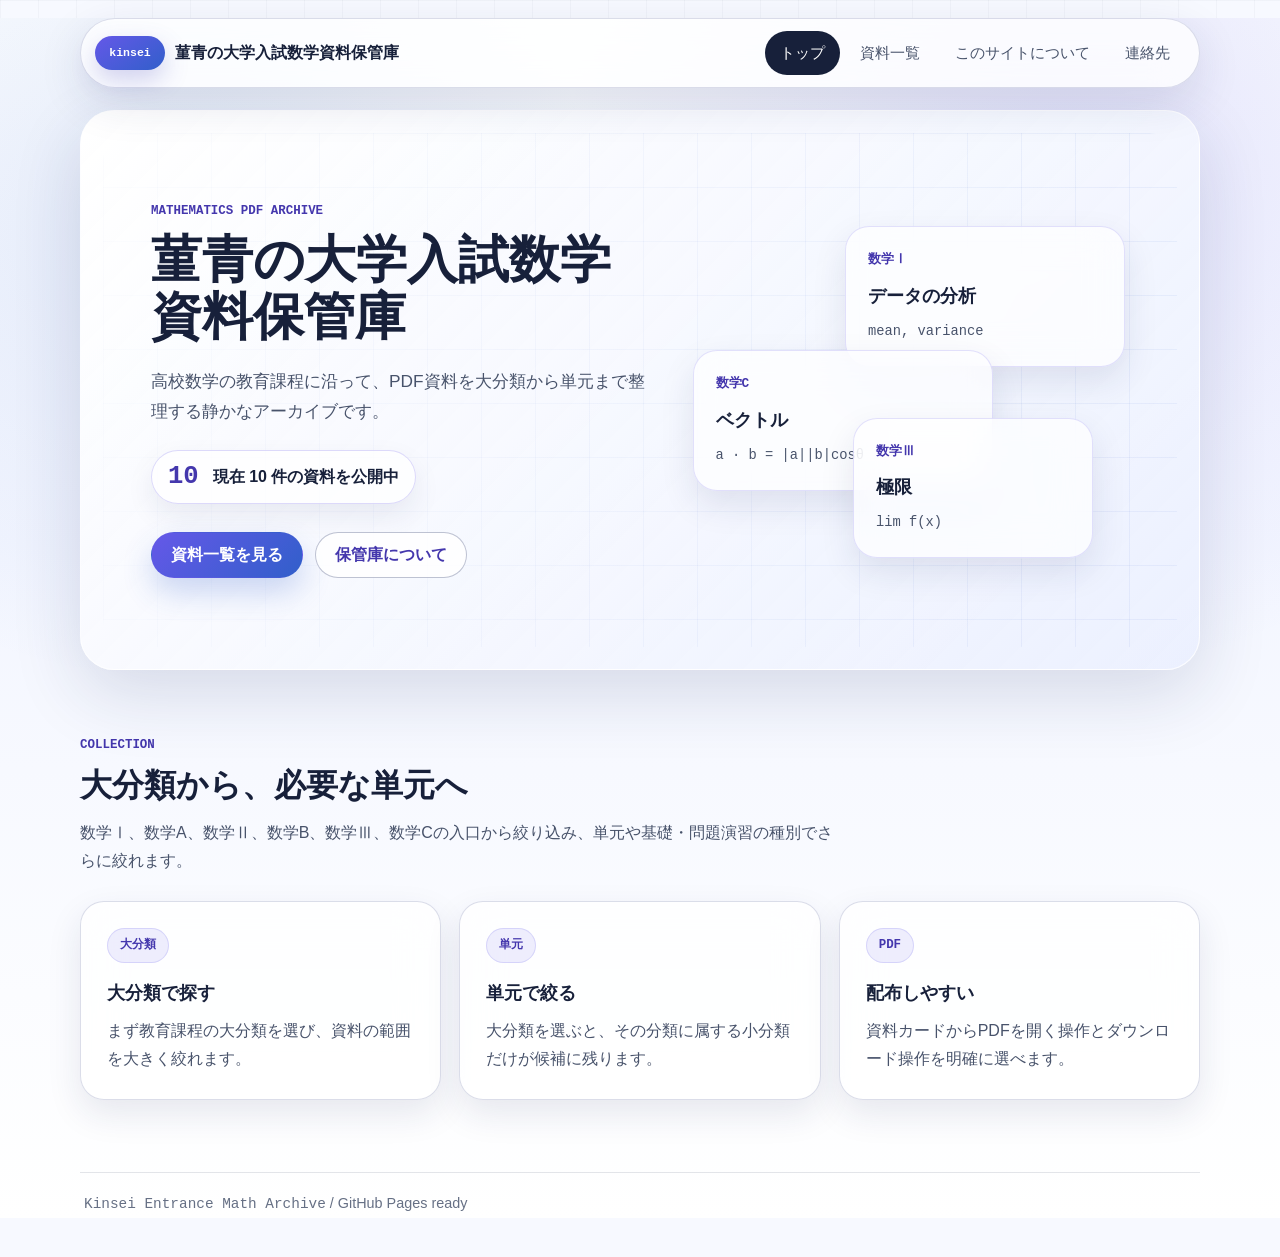
==== index.html @ 8d316733 "Initial GitHub Pages site" ====
<!doctype html>
<html lang="ja">
  <head>
    <meta charset="utf-8">
    <meta name="viewport" content="width=device-width, initial-scale=1">
    <title>菫青の大学入試数学資料保管庫</title>
    <meta name="description" content="大学入試数学のPDF資料を整理して公開する静かな資料保管庫です。">
    <link rel="stylesheet" href="./css/style.css">
    <script src="./js/materials.js" defer></script>
  </head>
  <body>
    <a class="skip-link" href="#main">本文へ移動</a>
    <header class="site-header">
      <a class="brand" href="./index.html" aria-label="菫青の大学入試数学資料保管庫 ホーム">
        <span class="brand-mark" aria-hidden="true">kinsei</span>
        <span class="brand-text">菫青の大学入試数学資料保管庫</span>
      </a>
      <nav class="site-nav" aria-label="主要ナビゲーション">
        <a class="is-active" href="./index.html">トップ</a>
        <a href="./materials.html">資料一覧</a>
        <a href="./about.html">このサイトについて</a>
        <a href="./contact.html">連絡先</a>
      </nav>
    </header>

    <main id="main">
      <section class="hero hero-home">
        <div class="hero-content">
          <p class="eyebrow">Mathematics PDF Archive</p>
          <h1>菫青の大学入試数学<span class="nowrap">資料保管庫</span></h1>
          <p class="hero-lead">
            高校数学の教育課程に沿って、PDF資料を大分類から単元まで整理する静かなアーカイブです。
          </p>
          <div class="hero-stat" aria-live="polite">
            <span class="hero-stat-number" id="homeMaterialCount">--</span>
            <span class="hero-stat-label" id="homeMaterialCountLabel">資料数を読み込み中</span>
          </div>
          <div class="hero-actions" aria-label="主要アクション">
            <a class="button primary" href="./materials.html">資料一覧を見る</a>
            <a class="button secondary" href="./about.html">保管庫について</a>
          </div>
        </div>
        <div class="hero-visual" aria-hidden="true">
          <div class="formula-panel panel-main">
            <span>数学Ⅰ</span>
            <strong>データの分析</strong>
            <code>mean, variance</code>
          </div>
          <div class="formula-panel panel-sub">
            <span>数学C</span>
            <strong>ベクトル</strong>
            <code>a · b = |a||b|cosθ</code>
          </div>
          <div class="formula-panel panel-line">
            <span>数学Ⅲ</span>
            <strong>極限</strong>
            <code>lim f(x)</code>
          </div>
        </div>
      </section>

      <section class="section">
        <div class="section-header">
          <p class="eyebrow">Collection</p>
          <h2>大分類から、必要な単元へ</h2>
          <p>
            数学Ⅰ、数学A、数学Ⅱ、数学B、数学Ⅲ、数学Cの入口から絞り込み、単元や基礎・問題演習の種別でさらに絞れます。
          </p>
        </div>
        <div class="feature-grid">
          <article class="feature-card">
            <span class="feature-icon" aria-hidden="true">大分類</span>
            <h3>大分類で探す</h3>
            <p>まず教育課程の大分類を選び、資料の範囲を大きく絞れます。</p>
          </article>
          <article class="feature-card">
            <span class="feature-icon" aria-hidden="true">単元</span>
            <h3>単元で絞る</h3>
            <p>大分類を選ぶと、その分類に属する小分類だけが候補に残ります。</p>
          </article>
          <article class="feature-card">
            <span class="feature-icon" aria-hidden="true">PDF</span>
            <h3>配布しやすい</h3>
            <p>資料カードからPDFを開く操作とダウンロード操作を明確に選べます。</p>
          </article>
        </div>
      </section>

    </main>

    <footer class="site-footer">
      <p><span class="mono">Kinsei Entrance Math Archive</span> / GitHub Pages ready</p>
    </footer>
  </body>
</html>
---- css/style.css ----
:root {
  --bg: #f7f9ff;
  --bg-quiet: #eef2fb;
  --surface: rgba(255, 255, 255, 0.76);
  --surface-strong: rgba(255, 255, 255, 0.94);
  --ink: #111827;
  --navy: #17203a;
  --muted: #667085;
  --muted-strong: #48536b;
  --line: rgba(91, 103, 153, 0.22);
  --line-strong: rgba(77, 87, 130, 0.36);
  --violet: #6558e8;
  --violet-deep: #4437ad;
  --indigo: #315fca;
  --teal: #147d86;
  --shadow: 0 24px 70px rgba(30, 41, 91, 0.14);
  --shadow-soft: 0 14px 34px rgba(30, 41, 91, 0.1);
  --radius-xl: 34px;
  --radius-lg: 24px;
  --radius-md: 16px;
  --radius-sm: 12px;
  --max-width: 1120px;
  --font-sans: "Helvetica Neue", Helvetica, Arial, Roboto, "Hiragino Sans", "Hiragino Kaku Gothic ProN", "Yu Gothic", "YuGothic", Meiryo, sans-serif;
  --font-mono: "SF Mono", "Menlo", "Monaco", "Consolas", monospace;
}

* {
  box-sizing: border-box;
}

html {
  min-height: 100%;
  background: var(--bg);
}

body {
  min-height: 100%;
  margin: 0;
  color: var(--ink);
  font-family: var(--font-sans);
  line-height: 1.75;
  letter-spacing: 0;
  background:
    radial-gradient(circle at 84% 12%, rgba(101, 88, 232, 0.14), transparent 34%),
    radial-gradient(circle at 12% 18%, rgba(49, 95, 202, 0.1), transparent 30%),
    linear-gradient(180deg, #fbfdff 0%, #f3f6ff 44%, #ffffff 100%);
}

body::before {
  position: fixed;
  inset: 0;
  z-index: -2;
  pointer-events: none;
  content: "";
  background-image:
    linear-gradient(rgba(23, 32, 58, 0.04) 1px, transparent 1px),
    linear-gradient(90deg, rgba(23, 32, 58, 0.04) 1px, transparent 1px);
  background-size: 38px 38px;
  mask-image: linear-gradient(180deg, rgba(0, 0, 0, 0.8), transparent 78%);
}

a,
button,
select,
summary,
.button,
.filter-button {
  cursor: pointer;
}

input[type="search"] {
  cursor: text;
}

a {
  color: inherit;
}

img {
  display: block;
  max-width: 100%;
}

.skip-link {
  position: fixed;
  top: 12px;
  left: 12px;
  z-index: 100;
  padding: 10px 14px;
  color: #ffffff;
  text-decoration: none;
  background: var(--violet-deep);
  border-radius: 999px;
  transform: translateY(-140%);
}

.skip-link:focus-visible {
  transform: translateY(0);
}

:focus-visible {
  outline: 3px solid rgba(101, 88, 232, 0.42);
  outline-offset: 3px;
}

.site-header {
  position: sticky;
  top: 0;
  z-index: 20;
  display: flex;
  align-items: center;
  justify-content: space-between;
  gap: 22px;
  width: min(calc(100% - 32px), var(--max-width));
  margin: 18px auto 0;
  padding: 12px 14px;
  background: rgba(255, 255, 255, 0.78);
  border: 1px solid var(--line);
  border-radius: 999px;
  box-shadow: 0 14px 46px rgba(30, 41, 91, 0.12);
  backdrop-filter: blur(22px) saturate(150%);
}

.brand {
  display: inline-flex;
  align-items: center;
  min-width: 0;
  gap: 10px;
  color: var(--navy);
  text-decoration: none;
  font-weight: 800;
}

.brand:hover .brand-text {
  color: var(--violet-deep);
}

.brand-mark {
  display: grid;
  flex: 0 0 70px;
  width: 70px;
  height: 34px;
  place-items: center;
  color: #ffffff;
  font-family: var(--font-mono);
  font-size: 0.72rem;
  background: linear-gradient(145deg, var(--violet), var(--indigo));
  border-radius: 999px;
  box-shadow: 0 10px 24px rgba(86, 80, 191, 0.26);
  letter-spacing: 0;
  text-transform: lowercase;
}

.brand-text {
  overflow: hidden;
  text-overflow: ellipsis;
  white-space: nowrap;
  transition: color 160ms ease;
}

.site-nav {
  display: flex;
  align-items: center;
  justify-content: flex-end;
  gap: 5px;
  font-size: 0.94rem;
  white-space: nowrap;
}

.site-nav a {
  min-height: 40px;
  padding: 8px 14px;
  color: var(--muted-strong);
  text-decoration: none;
  border: 1px solid transparent;
  border-radius: 999px;
  transition: background 160ms ease, color 160ms ease, border-color 160ms ease, box-shadow 160ms ease;
}

.site-nav a:hover,
.site-nav a:focus-visible {
  color: var(--violet-deep);
  background: rgba(101, 88, 232, 0.1);
  border-color: rgba(101, 88, 232, 0.18);
  box-shadow: 0 8px 20px rgba(101, 88, 232, 0.12);
}

.site-nav a.is-active {
  color: #ffffff;
  background: var(--navy);
  border-color: rgba(23, 32, 58, 0.08);
}

main {
  width: 100%;
}

h1,
h2,
h3,
p {
  margin-top: 0;
}

h1 {
  margin-bottom: 20px;
  color: var(--navy);
  font-size: 3.2rem;
  line-height: 1.12;
}

h2 {
  margin-bottom: 12px;
  color: var(--navy);
  font-size: 2rem;
  line-height: 1.3;
}

h3 {
  margin-bottom: 10px;
  color: var(--navy);
  font-size: 1.12rem;
  line-height: 1.45;
}

.nowrap {
  white-space: nowrap;
}

.eyebrow,
.filter-kicker {
  margin: 0 0 10px;
  color: var(--violet-deep);
  font-family: var(--font-mono);
  font-size: 0.78rem;
  font-weight: 800;
  line-height: 1.5;
  text-transform: uppercase;
}

.hero {
  position: relative;
  display: grid;
  grid-template-columns: minmax(0, 1fr) minmax(360px, 0.86fr);
  gap: 34px;
  width: min(calc(100% - 32px), var(--max-width));
  min-height: 560px;
  margin: 22px auto 66px;
  overflow: hidden;
  padding: 70px;
  background:
    linear-gradient(135deg, rgba(255, 255, 255, 0.9), rgba(235, 240, 255, 0.72)),
    linear-gradient(145deg, #ffffff, #eef2ff);
  border: 1px solid rgba(255, 255, 255, 0.82);
  border-radius: var(--radius-xl);
  box-shadow: var(--shadow);
}

.hero::before {
  position: absolute;
  inset: 22px;
  pointer-events: none;
  content: "";
  background:
    linear-gradient(90deg, rgba(49, 95, 202, 0.08) 1px, transparent 1px),
    linear-gradient(rgba(49, 95, 202, 0.08) 1px, transparent 1px);
  background-size: 54px 54px;
  border-radius: 28px;
  mask-image: linear-gradient(90deg, rgba(0, 0, 0, 0.2), rgba(0, 0, 0, 0.82));
}

.hero-content,
.hero-visual {
  position: relative;
  z-index: 1;
}

.hero-content {
  align-self: center;
}

.hero-lead {
  max-width: 620px;
  margin-bottom: 24px;
  color: var(--muted-strong);
  font-size: 1.08rem;
}

.hero-stat {
  display: inline-flex;
  align-items: center;
  gap: 14px;
  margin-bottom: 28px;
  padding: 12px 16px;
  background: rgba(255, 255, 255, 0.74);
  border: 1px solid rgba(101, 88, 232, 0.22);
  border-radius: 999px;
  box-shadow: 0 12px 28px rgba(30, 41, 91, 0.08);
}

.hero-stat-number {
  color: var(--violet-deep);
  font-family: var(--font-mono);
  font-size: 1.6rem;
  font-weight: 900;
  line-height: 1;
}

.hero-stat-label {
  color: var(--navy);
  font-weight: 800;
}

.hero-actions,
.card-actions {
  display: flex;
  flex-wrap: wrap;
  gap: 12px;
}

.hero-visual {
  align-self: center;
  min-height: 380px;
}

.formula-panel {
  position: absolute;
  display: flex;
  flex-direction: column;
  gap: 8px;
  padding: 22px;
  color: var(--navy);
  background: rgba(255, 255, 255, 0.72);
  border: 1px solid rgba(101, 88, 232, 0.18);
  border-radius: 24px;
  box-shadow: var(--shadow-soft);
  backdrop-filter: blur(18px) saturate(140%);
}

.formula-panel span {
  color: var(--violet-deep);
  font-family: var(--font-mono);
  font-size: 0.8rem;
  font-weight: 900;
}

.formula-panel strong {
  font-size: 1.15rem;
}

.formula-panel code {
  color: var(--muted-strong);
  font-family: var(--font-mono);
  font-size: 0.86rem;
  overflow-wrap: anywhere;
  white-space: normal;
}

.panel-main {
  top: 26px;
  right: 4px;
  width: 280px;
}

.panel-sub {
  top: 150px;
  left: 0;
  width: 300px;
}

.panel-line {
  right: 36px;
  bottom: 22px;
  width: 240px;
}

.button {
  display: inline-flex;
  align-items: center;
  justify-content: center;
  min-height: 46px;
  padding: 11px 19px;
  font-weight: 800;
  line-height: 1.3;
  text-decoration: none;
  border: 1px solid transparent;
  border-radius: 999px;
  box-shadow: 0 0 0 rgba(0, 0, 0, 0);
  transition: transform 140ms ease, background 160ms ease, color 160ms ease, border-color 160ms ease, box-shadow 160ms ease;
}

.button.primary {
  color: #ffffff;
  background: linear-gradient(135deg, var(--violet), var(--indigo));
  box-shadow: 0 14px 30px rgba(49, 95, 202, 0.24);
}

.button.secondary {
  color: var(--violet-deep);
  background: rgba(255, 255, 255, 0.82);
  border-color: var(--line-strong);
}

.button.ghost {
  width: 100%;
  color: var(--violet-deep);
  background: rgba(101, 88, 232, 0.09);
  border-color: rgba(101, 88, 232, 0.22);
}

.button.small {
  min-height: 40px;
  padding: 9px 15px;
  font-size: 0.92rem;
}

.button:hover,
.button:focus-visible {
  transform: translateY(-1px);
  box-shadow: 0 16px 30px rgba(49, 95, 202, 0.18);
}

.button.secondary:hover,
.button.ghost:hover {
  color: #ffffff;
  background: var(--navy);
  border-color: var(--navy);
}

.button:active,
.filter-button:active,
.site-nav a:active {
  transform: translateY(1px);
}

.section,
.page-hero,
.materials-layout,
.article-layout,
.contact-grid {
  width: min(calc(100% - 32px), var(--max-width));
  margin: 0 auto 72px;
}

.section-header {
  max-width: 760px;
  margin-bottom: 26px;
}

.section-header p:not(.eyebrow),
.page-hero p,
.text-panel p,
.contact-card p,
.feature-card p,
.process-grid p,
.material-card p {
  color: var(--muted-strong);
}

.feature-grid,
.contact-grid,
.process-grid {
  display: grid;
  gap: 18px;
}

.feature-grid {
  grid-template-columns: repeat(3, 1fr);
}

.feature-card,
.contact-card,
.text-panel,
.filter-panel,
.list-panel,
.material-card,
.process-grid > div {
  background: var(--surface);
  border: 1px solid var(--line);
  box-shadow: var(--shadow-soft);
  backdrop-filter: blur(20px) saturate(145%);
}

.feature-card,
.contact-card,
.text-panel,
.process-grid > div {
  padding: 26px;
  border-radius: var(--radius-lg);
}

.feature-card p,
.contact-card p,
.text-panel p,
.material-card p,
.process-grid p {
  margin-bottom: 0;
}

.feature-icon {
  display: inline-flex;
  min-height: 34px;
  width: auto;
  margin-bottom: 18px;
  align-items: center;
  justify-content: center;
  padding: 6px 12px;
  color: var(--violet-deep);
  font-family: var(--font-mono);
  font-size: 0.78rem;
  font-weight: 900;
  background: rgba(101, 88, 232, 0.1);
  border: 1px solid rgba(101, 88, 232, 0.18);
  border-radius: 999px;
  cursor: default;
}

.muted-section {
  padding: 34px;
  background: rgba(255, 255, 255, 0.46);
  border: 1px solid rgba(255, 255, 255, 0.78);
  border-radius: var(--radius-xl);
}

.process-grid {
  grid-template-columns: repeat(3, 1fr);
}

.process-number {
  display: block;
  margin-bottom: 12px;
  color: var(--violet-deep);
  font-family: var(--font-mono);
  font-weight: 900;
}

.page-hero {
  padding: 72px 0 16px;
}

.page-hero h1 {
  margin-bottom: 14px;
  font-size: 2.9rem;
}

.page-hero p {
  max-width: 760px;
  margin-bottom: 0;
}

.materials-layout {
  display: grid;
  grid-template-columns: 330px minmax(0, 1fr);
  gap: 20px;
  align-items: start;
}

.filter-panel,
.list-panel {
  border-radius: var(--radius-xl);
}

.filter-panel {
  position: sticky;
  top: 96px;
  padding: 24px;
}

.field-group {
  margin-bottom: 22px;
}

label,
.control-label {
  display: block;
  margin: 0 0 9px;
  color: var(--muted-strong);
  font-size: 0.9rem;
  font-weight: 800;
}

input,
select {
  width: 100%;
  min-height: 48px;
  padding: 11px 14px;
  color: var(--ink);
  font: inherit;
  background: rgba(255, 255, 255, 0.92);
  border: 1px solid var(--line-strong);
  border-radius: 14px;
  transition: border-color 160ms ease, box-shadow 160ms ease, background 160ms ease;
}

input:hover,
select:hover {
  border-color: rgba(101, 88, 232, 0.5);
  background: #ffffff;
}

input:focus-visible,
select:focus-visible {
  border-color: rgba(101, 88, 232, 0.72);
  box-shadow: 0 0 0 4px rgba(101, 88, 232, 0.12);
}

.filter-buttons {
  display: flex;
  flex-wrap: wrap;
  gap: 9px;
}

.filter-buttons.compact .filter-button {
  flex: 1 1 120px;
}

.filter-button {
  display: inline-flex;
  align-items: center;
  justify-content: center;
  gap: 8px;
  min-height: 40px;
  padding: 8px 12px;
  color: var(--muted-strong);
  font: inherit;
  font-size: 0.9rem;
  font-weight: 800;
  line-height: 1.25;
  background: rgba(255, 255, 255, 0.78);
  border: 1px solid rgba(77, 87, 130, 0.22);
  border-radius: 999px;
  transition: transform 140ms ease, background 160ms ease, color 160ms ease, border-color 160ms ease, box-shadow 160ms ease;
}

.filter-button span {
  display: inline-grid;
  min-width: 22px;
  height: 22px;
  place-items: center;
  color: var(--violet-deep);
  font-family: var(--font-mono);
  font-size: 0.72rem;
  background: rgba(101, 88, 232, 0.1);
  border-radius: 999px;
}

.filter-button:hover,
.filter-button:focus-visible {
  color: var(--violet-deep);
  background: #ffffff;
  border-color: rgba(101, 88, 232, 0.42);
  box-shadow: 0 10px 22px rgba(49, 95, 202, 0.12);
}

.filter-button.is-selected {
  color: #ffffff;
  background: var(--navy);
  border-color: var(--navy);
  box-shadow: 0 12px 24px rgba(23, 32, 58, 0.18);
}

.filter-button.is-selected span {
  color: var(--navy);
  background: #ffffff;
}

.list-panel {
  padding: 26px;
}

.list-toolbar {
  display: flex;
  align-items: center;
  justify-content: space-between;
  gap: 18px;
  margin-bottom: 20px;
  padding-bottom: 18px;
  border-bottom: 1px solid var(--line);
}

.list-toolbar h2,
.list-toolbar p {
  margin-bottom: 0;
}

.material-count {
  flex: 0 0 auto;
  padding: 9px 13px;
  color: var(--violet-deep);
  font-family: var(--font-mono);
  font-size: 0.88rem;
  font-weight: 900;
  background: rgba(101, 88, 232, 0.09);
  border: 1px solid rgba(101, 88, 232, 0.2);
  border-radius: 999px;
  cursor: default;
}

.materials-grid {
  display: grid;
  grid-template-columns: repeat(2, minmax(0, 1fr));
  gap: 16px;
}

.material-card {
  display: flex;
  flex-direction: column;
  min-height: 340px;
  padding: 22px;
  border-radius: var(--radius-lg);
}

.material-topline {
  display: flex;
  align-items: flex-start;
  justify-content: space-between;
  gap: 12px;
  margin-bottom: 16px;
}

.material-topline time {
  flex: 0 0 auto;
  color: var(--muted);
  font-family: var(--font-mono);
  font-size: 0.78rem;
  white-space: nowrap;
  cursor: default;
}

.material-card h3 {
  margin-bottom: 10px;
  font-size: 1.18rem;
}

.material-card .card-actions {
  display: grid;
  grid-template-columns: repeat(2, minmax(0, 1fr));
  margin: 18px 0 14px;
}

.material-button {
  min-height: 48px;
  padding: 12px 16px;
  font-size: 1rem;
}

.classification-grid {
  display: grid;
  grid-template-columns: minmax(0, 1.2fr) minmax(0, 0.8fr);
  gap: 10px;
  margin: 6px 0 10px;
}

.meta-label {
  display: block;
  margin-bottom: 5px;
  color: var(--muted);
  font-family: var(--font-mono);
  font-size: 0.66rem;
  font-weight: 900;
  text-transform: uppercase;
  cursor: default;
}

.pill-row,
.tag-list {
  display: flex;
  flex-wrap: wrap;
  gap: 6px;
}

.course-pill,
.unit-pill,
.type-pill,
.tag-pill {
  display: inline-flex;
  align-items: center;
  min-height: 24px;
  padding: 3px 8px;
  font-size: 0.74rem;
  font-weight: 800;
  line-height: 1.35;
  border-radius: 999px;
  cursor: default;
}

.course-pill {
  color: #ffffff;
  background: var(--violet-deep);
}

.unit-pill {
  color: var(--navy);
  background: rgba(49, 95, 202, 0.08);
  border: 1px solid rgba(49, 95, 202, 0.18);
}

.type-pill {
  color: var(--teal);
  background: rgba(20, 125, 134, 0.08);
  border: 1px solid rgba(20, 125, 134, 0.18);
}

.tag-pill {
  color: var(--muted-strong);
  background: rgba(255, 255, 255, 0.72);
  border: 1px solid rgba(77, 87, 130, 0.16);
}

.tag-list {
  margin-top: 4px;
  margin-bottom: 0;
}

.mono {
  font-family: var(--font-mono);
}

.empty-message {
  margin: 20px 0 0;
  padding: 24px;
  color: var(--muted-strong);
  text-align: center;
  background: rgba(255, 255, 255, 0.72);
  border: 1px dashed var(--line-strong);
  border-radius: var(--radius-lg);
}

.article-layout {
  display: grid;
  grid-template-columns: minmax(0, 1.15fr) minmax(280px, 0.85fr);
  gap: 18px;
}

.text-panel h2,
.contact-card h2 {
  font-size: 1.35rem;
}

.accent-panel {
  background:
    linear-gradient(145deg, rgba(255, 255, 255, 0.9), rgba(238, 242, 255, 0.78));
}

.contact-grid {
  grid-template-columns: repeat(2, minmax(0, 1fr));
}

.contact-link {
  display: inline-flex;
  max-width: 100%;
  margin-top: 18px;
  overflow-wrap: anywhere;
  color: var(--violet-deep);
  font-weight: 900;
  text-decoration-thickness: 2px;
  text-underline-offset: 4px;
}

.contact-link:hover,
.contact-link:focus-visible {
  color: var(--indigo);
}

.site-footer {
  width: min(calc(100% - 32px), var(--max-width));
  margin: 32px auto 40px;
  padding: 18px 4px 0;
  color: var(--muted);
  font-size: 0.9rem;
  border-top: 1px solid rgba(102, 112, 133, 0.18);
}

.site-footer p {
  margin-bottom: 0;
}

@media (max-width: 980px) {
  .site-header {
    align-items: flex-start;
    border-radius: 28px;
    flex-direction: column;
  }

  .site-nav {
    width: 100%;
    justify-content: flex-start;
    overflow-x: auto;
    padding-bottom: 2px;
  }

  .hero,
  .feature-grid,
  .process-grid,
  .materials-layout,
  .article-layout,
  .contact-grid {
    grid-template-columns: 1fr;
  }

  .hero {
    padding: 46px;
  }

  .hero-visual {
    min-height: 330px;
  }

  .filter-panel {
    position: static;
  }

  .materials-grid {
    grid-template-columns: 1fr;
  }
}

@media (max-width: 620px) {
  body {
    line-height: 1.7;
  }

  .site-header,
  .hero,
  .section,
  .page-hero,
  .materials-layout,
  .article-layout,
  .contact-grid {
    width: min(calc(100% - 22px), var(--max-width));
  }

  .site-header {
    margin-top: 12px;
    padding: 11px;
  }

  .brand-text {
    max-width: 230px;
  }

  .site-nav {
    font-size: 0.86rem;
    flex-wrap: wrap;
    white-space: normal;
  }

  .site-nav a {
    min-height: 38px;
    padding: 7px 10px;
  }

  .hero {
    min-height: auto;
    margin-bottom: 54px;
    padding: 34px 24px;
    border-radius: 28px;
  }

  .hero::before {
    inset: 12px;
  }

  .hero-visual {
    min-height: 420px;
  }

  .formula-panel {
    position: relative;
    inset: auto;
    width: 100%;
    margin-bottom: 12px;
  }

  h1,
  .page-hero h1 {
    font-size: 2.2rem;
  }

  h2 {
    font-size: 1.55rem;
  }

  .hero-stat {
    align-items: flex-start;
    flex-direction: column;
    border-radius: 18px;
  }

  .hero-actions,
  .card-actions,
  .list-toolbar,
  .material-topline {
    align-items: stretch;
    flex-direction: column;
  }

  .button {
    width: 100%;
  }

  .feature-card,
  .contact-card,
  .text-panel,
  .list-panel,
  .filter-panel,
  .material-card,
  .muted-section,
  .process-grid > div {
    padding: 20px;
  }

  .filter-button {
    min-height: 42px;
  }
}
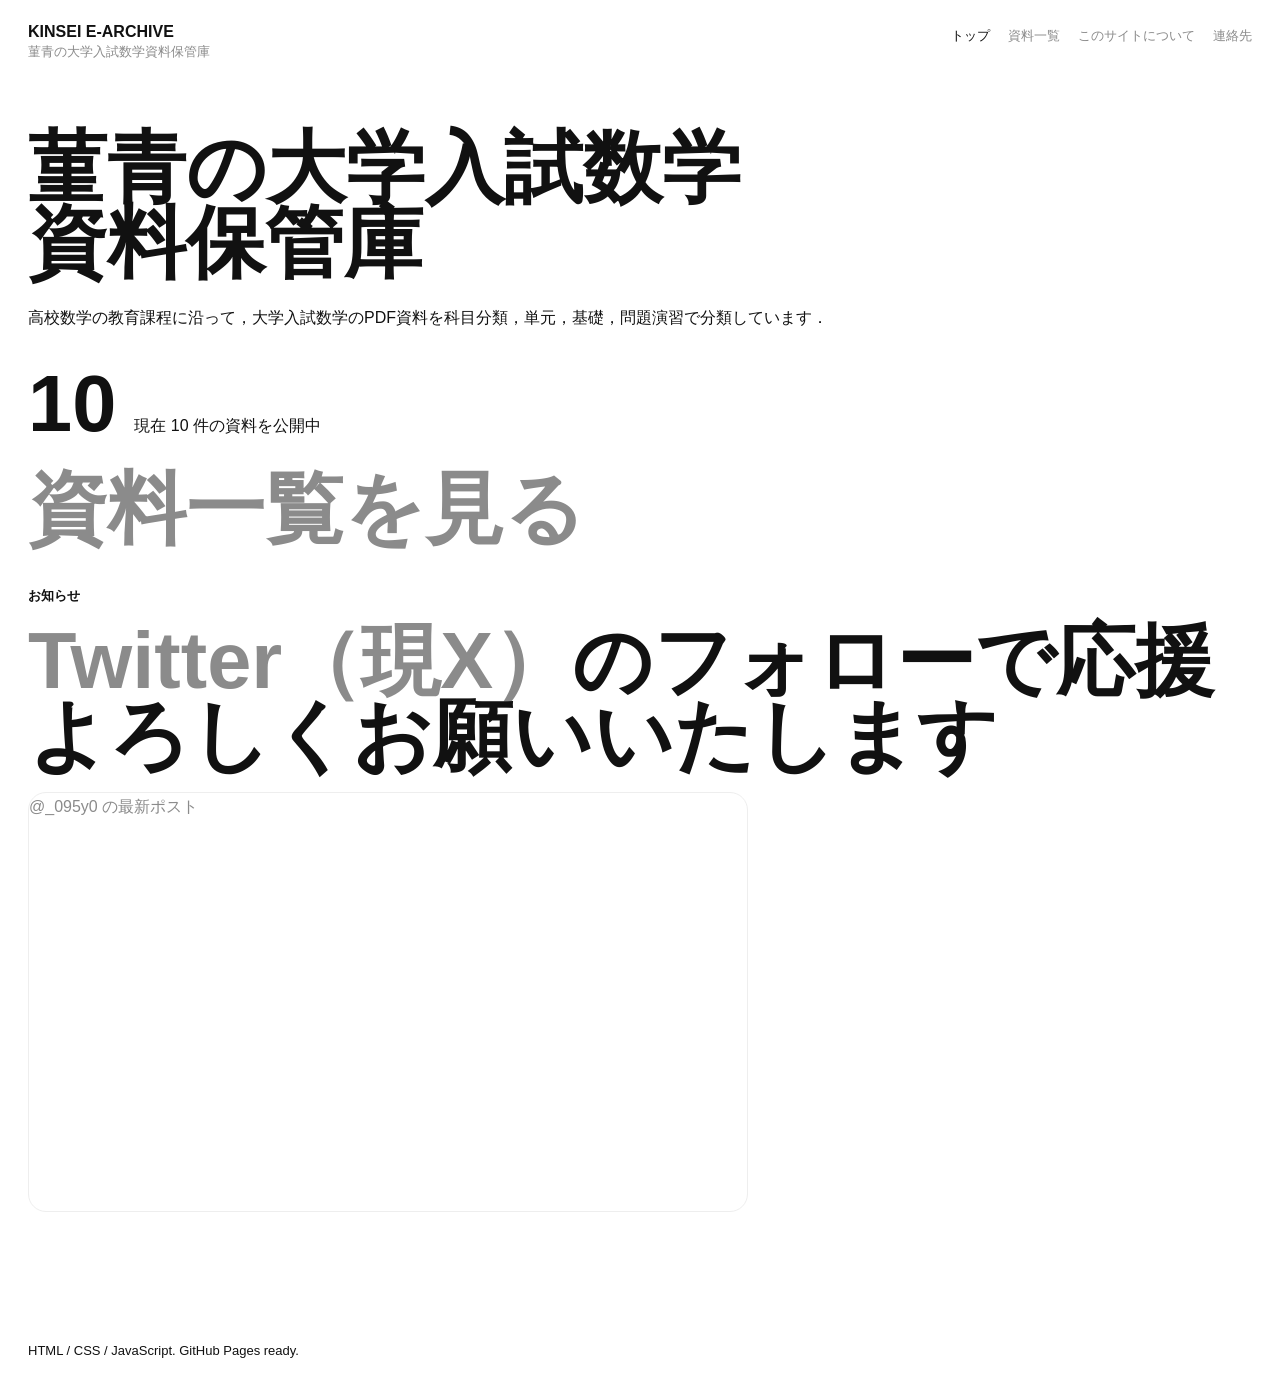
==== commit f8b3006a: "Publish minimal site at root" ====
--- a/index.html
+++ b/index.html
@@ -3,93 +3,58 @@
   <head>
     <meta charset="utf-8">
     <meta name="viewport" content="width=device-width, initial-scale=1">
-    <title>菫青の大学入試数学資料保管庫</title>
-    <meta name="description" content="大学入試数学のPDF資料を整理して公開する静かな資料保管庫です。">
-    <link rel="stylesheet" href="./css/style.css">
-    <script src="./js/materials.js" defer></script>
+    <title>KINSEI E-ARCHIVE | 菫青の大学入試数学資料保管庫</title>
+    <meta name="description" content="大学入試数学のPDF資料を整理して公開する資料保管庫です．">
+    <link rel="stylesheet" href="./css/style.css?v=20260514-14">
+    <script src="./js/materials.js?v=20260514-14" defer></script>
   </head>
   <body>
     <a class="skip-link" href="#main">本文へ移動</a>
     <header class="site-header">
-      <a class="brand" href="./index.html" aria-label="菫青の大学入試数学資料保管庫 ホーム">
-        <span class="brand-mark" aria-hidden="true">kinsei</span>
-        <span class="brand-text">菫青の大学入試数学資料保管庫</span>
+      <a class="site-name" href="./index.html?v=20260514-14" aria-label="KINSEI E-ARCHIVE ホーム">
+        <span>KINSEI E-ARCHIVE</span>
+        <small>菫青の大学入試数学資料保管庫</small>
       </a>
       <nav class="site-nav" aria-label="主要ナビゲーション">
-        <a class="is-active" href="./index.html">トップ</a>
-        <a href="./materials.html">資料一覧</a>
-        <a href="./about.html">このサイトについて</a>
-        <a href="./contact.html">連絡先</a>
+        <a class="is-active" href="./index.html?v=20260514-14">トップ</a>
+        <a href="./materials.html?v=20260514-14">資料一覧</a>
+        <a href="./about.html?v=20260514-14">このサイトについて</a>
+        <a href="./contact.html?v=20260514-14">連絡先</a>
       </nav>
     </header>
 
-    <main id="main">
-      <section class="hero hero-home">
-        <div class="hero-content">
-          <p class="eyebrow">Mathematics PDF Archive</p>
-          <h1>菫青の大学入試数学<span class="nowrap">資料保管庫</span></h1>
-          <p class="hero-lead">
-            高校数学の教育課程に沿って、PDF資料を大分類から単元まで整理する静かなアーカイブです。
-          </p>
-          <div class="hero-stat" aria-live="polite">
-            <span class="hero-stat-number" id="homeMaterialCount">--</span>
-            <span class="hero-stat-label" id="homeMaterialCountLabel">資料数を読み込み中</span>
-          </div>
-          <div class="hero-actions" aria-label="主要アクション">
-            <a class="button primary" href="./materials.html">資料一覧を見る</a>
-            <a class="button secondary" href="./about.html">保管庫について</a>
-          </div>
-        </div>
-        <div class="hero-visual" aria-hidden="true">
-          <div class="formula-panel panel-main">
-            <span>数学Ⅰ</span>
-            <strong>データの分析</strong>
-            <code>mean, variance</code>
-          </div>
-          <div class="formula-panel panel-sub">
-            <span>数学C</span>
-            <strong>ベクトル</strong>
-            <code>a · b = |a||b|cosθ</code>
-          </div>
-          <div class="formula-panel panel-line">
-            <span>数学Ⅲ</span>
-            <strong>極限</strong>
-            <code>lim f(x)</code>
-          </div>
+    <main id="main" class="page-main">
+      <section class="home-intro">
+        <h1>菫青の大学入試数学<br>資料保管庫</h1>
+        <p class="lead">
+          高校数学の教育課程に沿って，大学入試数学のPDF資料を科目分類，単元，基礎，問題演習で分類しています．
+        </p>
+        <p class="count-line" aria-live="polite">
+          <span id="homeMaterialCount">--</span>
+          <span id="homeMaterialCountLabel">資料数を読み込み中</span>
+        </p>
+        <p class="primary-action">
+          <a href="./materials.html?v=20260514-14">資料一覧を見る</a>
+        </p>
+      </section>
+
+      <section class="news-section" aria-labelledby="news-title">
+        <p class="section-label">お知らせ</p>
+        <h2 id="news-title"><a href="https://x.com/_095y0" target="_blank" rel="noopener">Twitter（現X）</a>のフォローで応援よろしくお願いいたします</h2>
+        <div class="x-timeline-frame">
+          <a
+            class="twitter-timeline"
+            data-height="420"
+            data-theme="light"
+            href="https://twitter.com/_095y0?ref_src=twsrc%5Etfw"
+          >@_095y0 の最新ポスト</a>
         </div>
       </section>
-
-      <section class="section">
-        <div class="section-header">
-          <p class="eyebrow">Collection</p>
-          <h2>大分類から、必要な単元へ</h2>
-          <p>
-            数学Ⅰ、数学A、数学Ⅱ、数学B、数学Ⅲ、数学Cの入口から絞り込み、単元や基礎・問題演習の種別でさらに絞れます。
-          </p>
-        </div>
-        <div class="feature-grid">
-          <article class="feature-card">
-            <span class="feature-icon" aria-hidden="true">大分類</span>
-            <h3>大分類で探す</h3>
-            <p>まず教育課程の大分類を選び、資料の範囲を大きく絞れます。</p>
-          </article>
-          <article class="feature-card">
-            <span class="feature-icon" aria-hidden="true">単元</span>
-            <h3>単元で絞る</h3>
-            <p>大分類を選ぶと、その分類に属する小分類だけが候補に残ります。</p>
-          </article>
-          <article class="feature-card">
-            <span class="feature-icon" aria-hidden="true">PDF</span>
-            <h3>配布しやすい</h3>
-            <p>資料カードからPDFを開く操作とダウンロード操作を明確に選べます。</p>
-          </article>
-        </div>
-      </section>
-
     </main>
 
     <footer class="site-footer">
-      <p><span class="mono">Kinsei Entrance Math Archive</span> / GitHub Pages ready</p>
+      <p>HTML / CSS / JavaScript. GitHub Pages ready.</p>
     </footer>
+    <script async src="https://platform.twitter.com/widgets.js" charset="utf-8"></script>
   </body>
 </html>
--- a/css/style.css
+++ b/css/style.css
@@ -1,27 +1,16 @@
 :root {
-  --bg: #f7f9ff;
-  --bg-quiet: #eef2fb;
-  --surface: rgba(255, 255, 255, 0.76);
-  --surface-strong: rgba(255, 255, 255, 0.94);
-  --ink: #111827;
-  --navy: #17203a;
-  --muted: #667085;
-  --muted-strong: #48536b;
-  --line: rgba(91, 103, 153, 0.22);
-  --line-strong: rgba(77, 87, 130, 0.36);
-  --violet: #6558e8;
-  --violet-deep: #4437ad;
-  --indigo: #315fca;
-  --teal: #147d86;
-  --shadow: 0 24px 70px rgba(30, 41, 91, 0.14);
-  --shadow-soft: 0 14px 34px rgba(30, 41, 91, 0.1);
-  --radius-xl: 34px;
-  --radius-lg: 24px;
-  --radius-md: 16px;
-  --radius-sm: 12px;
-  --max-width: 1120px;
-  --font-sans: "Helvetica Neue", Helvetica, Arial, Roboto, "Hiragino Sans", "Hiragino Kaku Gothic ProN", "Yu Gothic", "YuGothic", Meiryo, sans-serif;
-  --font-mono: "SF Mono", "Menlo", "Monaco", "Consolas", monospace;
+  --ink: #111111;
+  --text: #111111;
+  --muted: #111111;
+  --link: #8b8b8b;
+  --faint: #eeeeee;
+  --paper: #ffffff;
+  --focus: #5c5cff;
+  --sans: "Helvetica Neue", Helvetica, Arial, Roboto, "Hiragino Sans", "Hiragino Kaku Gothic ProN", "Yu Gothic", "YuGothic", Meiryo, sans-serif;
+  --mono: var(--sans);
+  --type-display: clamp(42px, 6.2vw, 92px);
+  --type-body: 16px;
+  --type-small: 13px;
 }
 
 * {
@@ -29,881 +18,571 @@
 }
 
 html {
-  min-height: 100%;
-  background: var(--bg);
+  background: var(--paper);
+  color: var(--text);
 }
 
 body {
-  min-height: 100%;
-  margin: 0;
-  color: var(--ink);
-  font-family: var(--font-sans);
-  line-height: 1.75;
-  letter-spacing: 0;
-  background:
-    radial-gradient(circle at 84% 12%, rgba(101, 88, 232, 0.14), transparent 34%),
-    radial-gradient(circle at 12% 18%, rgba(49, 95, 202, 0.1), transparent 30%),
-    linear-gradient(180deg, #fbfdff 0%, #f3f6ff 44%, #ffffff 100%);
-}
-
-body::before {
-  position: fixed;
-  inset: 0;
-  z-index: -2;
-  pointer-events: none;
-  content: "";
-  background-image:
-    linear-gradient(rgba(23, 32, 58, 0.04) 1px, transparent 1px),
-    linear-gradient(90deg, rgba(23, 32, 58, 0.04) 1px, transparent 1px);
-  background-size: 38px 38px;
-  mask-image: linear-gradient(180deg, rgba(0, 0, 0, 0.8), transparent 78%);
-}
-
-a,
+  min-height: 100vh;
+  margin: 0;
+  background: var(--paper);
+  color: var(--text);
+  font-family: var(--sans);
+  font-size: var(--type-body);
+  font-weight: 400;
+  line-height: 1.72;
+}
+
+a {
+  color: var(--link);
+  cursor: pointer;
+  text-decoration: none;
+  transition: color 150ms ease, opacity 150ms ease;
+}
+
+a:hover,
+a:active,
+a.is-active {
+  color: var(--ink);
+}
+
 button,
-select,
-summary,
-.button,
-.filter-button {
+input,
+select {
+  font: inherit;
+}
+
+button,
+select {
   cursor: pointer;
 }
 
-input[type="search"] {
+input {
   cursor: text;
 }
 
-a {
-  color: inherit;
-}
-
-img {
-  display: block;
-  max-width: 100%;
+a:focus-visible,
+button:focus-visible,
+input:focus-visible,
+select:focus-visible {
+  outline: 2px solid var(--focus);
+  outline-offset: 4px;
 }
 
 .skip-link {
   position: fixed;
-  top: 12px;
-  left: 12px;
+  top: 10px;
+  left: 10px;
   z-index: 100;
-  padding: 10px 14px;
-  color: #ffffff;
+  padding: 8px 10px;
+  color: var(--paper);
+  background: var(--ink);
+  transform: translateY(-140%);
+}
+
+.skip-link:focus {
+  transform: translateY(0);
+}
+
+.site-header {
+  display: grid;
+  grid-template-columns: minmax(220px, 1fr) auto;
+  gap: 24px;
+  align-items: start;
+  padding: 22px 28px 10px;
+}
+
+.site-name {
+  display: grid;
+  width: fit-content;
+  gap: 0;
+  color: var(--ink);
+}
+
+.site-name span {
+  font-size: var(--type-body);
+  font-weight: 700;
+  line-height: 1.2;
+}
+
+.site-name small {
+  color: var(--link);
+  font-size: var(--type-small);
+  font-weight: 400;
+}
+
+.site-name:hover small {
+  color: var(--ink);
+}
+
+.site-nav {
+  display: flex;
+  flex-wrap: wrap;
+  justify-content: flex-end;
+  gap: 18px;
+  color: var(--link);
+  font-size: var(--type-small);
+}
+
+.site-nav a {
+  display: inline-flex;
+  min-height: 28px;
+  align-items: center;
+}
+
+.page-main {
+  width: min(1460px, 100%);
+  margin: 0 auto;
+  padding: 56px 28px 96px;
+}
+
+.page-title {
+  max-width: 920px;
+}
+
+.home-intro {
+  max-width: 1280px;
+}
+
+.kicker,
+.section-label,
+.control-label,
+.field-group label,
+.meta-label {
+  margin: 0;
+  color: var(--muted);
+  font-size: var(--type-small);
+  font-weight: 700;
+  line-height: 1.4;
+}
+
+.home-intro h1,
+.page-title h1 {
+  margin: 0 0 24px;
+  color: var(--ink);
+  font-size: var(--type-display);
+  font-weight: 700;
+  line-height: 0.95;
+}
+
+.lead,
+.page-title p,
+.home-index p,
+.text-stack p,
+.material-card p,
+.empty-message {
+  margin: 0;
+  color: var(--muted);
+  font-size: var(--type-body);
+  font-weight: 400;
+}
+
+.count-line {
+  display: flex;
+  flex-wrap: wrap;
+  gap: 18px;
+  margin: 34px 0 0;
+  align-items: baseline;
+  color: var(--muted);
+}
+
+.count-line span:first-child {
+  color: var(--ink);
+  font-family: var(--sans);
+  font-size: var(--type-display);
+  font-weight: 700;
+  line-height: 0.95;
+}
+
+.count-emphasis {
+  display: inline-block;
+  margin: 0 0.12em;
+  color: var(--ink);
+  font-size: var(--type-display);
+  font-weight: 700;
+  line-height: 0.95;
+}
+
+.primary-action {
+  margin: 30px 0 0;
+}
+
+.primary-action a {
+  display: inline-flex;
+  font-size: var(--type-display);
+  font-weight: 700;
+  line-height: 0.95;
+}
+
+.primary-action a,
+.inline-action,
+.material-link,
+.text-button {
+  color: var(--link);
   text-decoration: none;
-  background: var(--violet-deep);
-  border-radius: 999px;
-  transform: translateY(-140%);
-}
-
-.skip-link:focus-visible {
-  transform: translateY(0);
-}
-
-:focus-visible {
-  outline: 3px solid rgba(101, 88, 232, 0.42);
-  outline-offset: 3px;
-}
-
-.site-header {
-  position: sticky;
-  top: 0;
-  z-index: 20;
-  display: flex;
-  align-items: center;
-  justify-content: space-between;
-  gap: 22px;
-  width: min(calc(100% - 32px), var(--max-width));
-  margin: 18px auto 0;
-  padding: 12px 14px;
-  background: rgba(255, 255, 255, 0.78);
-  border: 1px solid var(--line);
-  border-radius: 999px;
-  box-shadow: 0 14px 46px rgba(30, 41, 91, 0.12);
-  backdrop-filter: blur(22px) saturate(150%);
-}
-
-.brand {
-  display: inline-flex;
-  align-items: center;
-  min-width: 0;
-  gap: 10px;
-  color: var(--navy);
-  text-decoration: none;
-  font-weight: 800;
-}
-
-.brand:hover .brand-text {
-  color: var(--violet-deep);
-}
-
-.brand-mark {
-  display: grid;
-  flex: 0 0 70px;
-  width: 70px;
-  height: 34px;
-  place-items: center;
-  color: #ffffff;
-  font-family: var(--font-mono);
-  font-size: 0.72rem;
-  background: linear-gradient(145deg, var(--violet), var(--indigo));
-  border-radius: 999px;
-  box-shadow: 0 10px 24px rgba(86, 80, 191, 0.26);
-  letter-spacing: 0;
-  text-transform: lowercase;
-}
-
-.brand-text {
-  overflow: hidden;
-  text-overflow: ellipsis;
-  white-space: nowrap;
-  transition: color 160ms ease;
-}
-
-.site-nav {
-  display: flex;
-  align-items: center;
-  justify-content: flex-end;
-  gap: 5px;
-  font-size: 0.94rem;
-  white-space: nowrap;
-}
-
-.site-nav a {
-  min-height: 40px;
-  padding: 8px 14px;
-  color: var(--muted-strong);
-  text-decoration: none;
-  border: 1px solid transparent;
-  border-radius: 999px;
-  transition: background 160ms ease, color 160ms ease, border-color 160ms ease, box-shadow 160ms ease;
-}
-
-.site-nav a:hover,
-.site-nav a:focus-visible {
-  color: var(--violet-deep);
-  background: rgba(101, 88, 232, 0.1);
-  border-color: rgba(101, 88, 232, 0.18);
-  box-shadow: 0 8px 20px rgba(101, 88, 232, 0.12);
-}
-
-.site-nav a.is-active {
-  color: #ffffff;
-  background: var(--navy);
-  border-color: rgba(23, 32, 58, 0.08);
-}
-
-main {
-  width: 100%;
-}
-
-h1,
-h2,
-h3,
-p {
-  margin-top: 0;
-}
-
-h1 {
-  margin-bottom: 20px;
-  color: var(--navy);
-  font-size: 3.2rem;
-  line-height: 1.12;
-}
-
-h2 {
-  margin-bottom: 12px;
-  color: var(--navy);
-  font-size: 2rem;
-  line-height: 1.3;
-}
-
-h3 {
-  margin-bottom: 10px;
-  color: var(--navy);
-  font-size: 1.12rem;
-  line-height: 1.45;
-}
-
-.nowrap {
-  white-space: nowrap;
-}
-
-.eyebrow,
-.filter-kicker {
-  margin: 0 0 10px;
-  color: var(--violet-deep);
-  font-family: var(--font-mono);
-  font-size: 0.78rem;
-  font-weight: 800;
-  line-height: 1.5;
-  text-transform: uppercase;
-}
-
-.hero {
-  position: relative;
-  display: grid;
-  grid-template-columns: minmax(0, 1fr) minmax(360px, 0.86fr);
-  gap: 34px;
-  width: min(calc(100% - 32px), var(--max-width));
-  min-height: 560px;
-  margin: 22px auto 66px;
-  overflow: hidden;
-  padding: 70px;
-  background:
-    linear-gradient(135deg, rgba(255, 255, 255, 0.9), rgba(235, 240, 255, 0.72)),
-    linear-gradient(145deg, #ffffff, #eef2ff);
-  border: 1px solid rgba(255, 255, 255, 0.82);
-  border-radius: var(--radius-xl);
-  box-shadow: var(--shadow);
-}
-
-.hero::before {
-  position: absolute;
-  inset: 22px;
-  pointer-events: none;
-  content: "";
-  background:
-    linear-gradient(90deg, rgba(49, 95, 202, 0.08) 1px, transparent 1px),
-    linear-gradient(rgba(49, 95, 202, 0.08) 1px, transparent 1px);
-  background-size: 54px 54px;
-  border-radius: 28px;
-  mask-image: linear-gradient(90deg, rgba(0, 0, 0, 0.2), rgba(0, 0, 0, 0.82));
-}
-
-.hero-content,
-.hero-visual {
-  position: relative;
-  z-index: 1;
-}
-
-.hero-content {
-  align-self: center;
-}
-
-.hero-lead {
-  max-width: 620px;
-  margin-bottom: 24px;
-  color: var(--muted-strong);
-  font-size: 1.08rem;
-}
-
-.hero-stat {
-  display: inline-flex;
-  align-items: center;
-  gap: 14px;
-  margin-bottom: 28px;
-  padding: 12px 16px;
-  background: rgba(255, 255, 255, 0.74);
-  border: 1px solid rgba(101, 88, 232, 0.22);
-  border-radius: 999px;
-  box-shadow: 0 12px 28px rgba(30, 41, 91, 0.08);
-}
-
-.hero-stat-number {
-  color: var(--violet-deep);
-  font-family: var(--font-mono);
-  font-size: 1.6rem;
-  font-weight: 900;
-  line-height: 1;
-}
-
-.hero-stat-label {
-  color: var(--navy);
-  font-weight: 800;
-}
-
-.hero-actions,
-.card-actions {
+}
+
+.primary-action a:hover,
+.inline-action:hover,
+.material-link:hover,
+.text-button:hover,
+.primary-action a:active,
+.inline-action:active,
+.material-link:active,
+.text-button:active {
+  color: var(--ink);
+}
+
+.home-index {
+  display: grid;
+  grid-template-columns: 1fr 1.4fr;
+  gap: 32px;
+  margin-top: 118px;
+}
+
+.plain-list {
   display: flex;
   flex-wrap: wrap;
-  gap: 12px;
-}
-
-.hero-visual {
-  align-self: center;
-  min-height: 380px;
-}
-
-.formula-panel {
-  position: absolute;
-  display: flex;
-  flex-direction: column;
-  gap: 8px;
-  padding: 22px;
-  color: var(--navy);
-  background: rgba(255, 255, 255, 0.72);
-  border: 1px solid rgba(101, 88, 232, 0.18);
-  border-radius: 24px;
-  box-shadow: var(--shadow-soft);
-  backdrop-filter: blur(18px) saturate(140%);
-}
-
-.formula-panel span {
-  color: var(--violet-deep);
-  font-family: var(--font-mono);
-  font-size: 0.8rem;
-  font-weight: 900;
-}
-
-.formula-panel strong {
-  font-size: 1.15rem;
-}
-
-.formula-panel code {
-  color: var(--muted-strong);
-  font-family: var(--font-mono);
-  font-size: 0.86rem;
-  overflow-wrap: anywhere;
-  white-space: normal;
-}
-
-.panel-main {
-  top: 26px;
-  right: 4px;
-  width: 280px;
-}
-
-.panel-sub {
-  top: 150px;
-  left: 0;
-  width: 300px;
-}
-
-.panel-line {
-  right: 36px;
-  bottom: 22px;
-  width: 240px;
-}
-
-.button {
-  display: inline-flex;
-  align-items: center;
-  justify-content: center;
-  min-height: 46px;
-  padding: 11px 19px;
-  font-weight: 800;
-  line-height: 1.3;
-  text-decoration: none;
-  border: 1px solid transparent;
-  border-radius: 999px;
-  box-shadow: 0 0 0 rgba(0, 0, 0, 0);
-  transition: transform 140ms ease, background 160ms ease, color 160ms ease, border-color 160ms ease, box-shadow 160ms ease;
-}
-
-.button.primary {
-  color: #ffffff;
-  background: linear-gradient(135deg, var(--violet), var(--indigo));
-  box-shadow: 0 14px 30px rgba(49, 95, 202, 0.24);
-}
-
-.button.secondary {
-  color: var(--violet-deep);
-  background: rgba(255, 255, 255, 0.82);
-  border-color: var(--line-strong);
-}
-
-.button.ghost {
-  width: 100%;
-  color: var(--violet-deep);
-  background: rgba(101, 88, 232, 0.09);
-  border-color: rgba(101, 88, 232, 0.22);
-}
-
-.button.small {
-  min-height: 40px;
-  padding: 9px 15px;
-  font-size: 0.92rem;
-}
-
-.button:hover,
-.button:focus-visible {
-  transform: translateY(-1px);
-  box-shadow: 0 16px 30px rgba(49, 95, 202, 0.18);
-}
-
-.button.secondary:hover,
-.button.ghost:hover {
-  color: #ffffff;
-  background: var(--navy);
-  border-color: var(--navy);
-}
-
-.button:active,
-.filter-button:active,
-.site-nav a:active {
-  transform: translateY(1px);
-}
-
-.section,
-.page-hero,
-.materials-layout,
-.article-layout,
-.contact-grid {
-  width: min(calc(100% - 32px), var(--max-width));
-  margin: 0 auto 72px;
-}
-
-.section-header {
-  max-width: 760px;
-  margin-bottom: 26px;
-}
-
-.section-header p:not(.eyebrow),
-.page-hero p,
-.text-panel p,
-.contact-card p,
-.feature-card p,
-.process-grid p,
-.material-card p {
-  color: var(--muted-strong);
-}
-
-.feature-grid,
-.contact-grid,
-.process-grid {
-  display: grid;
-  gap: 18px;
-}
-
-.feature-grid {
-  grid-template-columns: repeat(3, 1fr);
-}
-
-.feature-card,
-.contact-card,
-.text-panel,
-.filter-panel,
-.list-panel,
-.material-card,
-.process-grid > div {
-  background: var(--surface);
-  border: 1px solid var(--line);
-  box-shadow: var(--shadow-soft);
-  backdrop-filter: blur(20px) saturate(145%);
-}
-
-.feature-card,
-.contact-card,
-.text-panel,
-.process-grid > div {
-  padding: 26px;
-  border-radius: var(--radius-lg);
-}
-
-.feature-card p,
-.contact-card p,
-.text-panel p,
-.material-card p,
-.process-grid p {
-  margin-bottom: 0;
-}
-
-.feature-icon {
-  display: inline-flex;
-  min-height: 34px;
-  width: auto;
-  margin-bottom: 18px;
-  align-items: center;
-  justify-content: center;
-  padding: 6px 12px;
-  color: var(--violet-deep);
-  font-family: var(--font-mono);
-  font-size: 0.78rem;
-  font-weight: 900;
-  background: rgba(101, 88, 232, 0.1);
-  border: 1px solid rgba(101, 88, 232, 0.18);
-  border-radius: 999px;
-  cursor: default;
-}
-
-.muted-section {
-  padding: 34px;
-  background: rgba(255, 255, 255, 0.46);
-  border: 1px solid rgba(255, 255, 255, 0.78);
-  border-radius: var(--radius-xl);
-}
-
-.process-grid {
-  grid-template-columns: repeat(3, 1fr);
-}
-
-.process-number {
-  display: block;
-  margin-bottom: 12px;
-  color: var(--violet-deep);
-  font-family: var(--font-mono);
-  font-weight: 900;
-}
-
-.page-hero {
-  padding: 72px 0 16px;
-}
-
-.page-hero h1 {
-  margin-bottom: 14px;
-  font-size: 2.9rem;
-}
-
-.page-hero p {
-  max-width: 760px;
-  margin-bottom: 0;
+  gap: 7px 18px;
+  margin: 8px 0 0;
+  padding: 0;
+  color: var(--text);
+  list-style: none;
+}
+
+.mono {
+  font-family: var(--sans);
+  font-size: var(--type-body);
+  font-weight: 700;
 }
 
 .materials-layout {
   display: grid;
-  grid-template-columns: 330px minmax(0, 1fr);
-  gap: 20px;
-  align-items: start;
-}
-
-.filter-panel,
-.list-panel {
-  border-radius: var(--radius-xl);
+  grid-template-columns: 270px minmax(0, 1fr);
+  gap: 54px;
+  margin-top: 64px;
 }
 
 .filter-panel {
   position: sticky;
-  top: 96px;
-  padding: 24px;
+  top: 24px;
+  align-self: start;
 }
 
 .field-group {
-  margin-bottom: 22px;
-}
-
-label,
-.control-label {
-  display: block;
-  margin: 0 0 9px;
-  color: var(--muted-strong);
-  font-size: 0.9rem;
-  font-weight: 800;
+  display: grid;
+  gap: 9px;
+  margin-bottom: 28px;
 }
 
 input,
 select {
   width: 100%;
-  min-height: 48px;
-  padding: 11px 14px;
-  color: var(--ink);
-  font: inherit;
-  background: rgba(255, 255, 255, 0.92);
-  border: 1px solid var(--line-strong);
-  border-radius: 14px;
-  transition: border-color 160ms ease, box-shadow 160ms ease, background 160ms ease;
-}
-
+  min-height: 34px;
+  padding: 0;
+  border: 0;
+  border-radius: 0;
+  color: var(--text);
+  background: transparent;
+  outline: 0;
+}
+
+input {
+  border-bottom: 1px solid var(--faint);
+}
+
+input::placeholder {
+  color: var(--ink);
+  opacity: 1;
+}
+
+select {
+  color: var(--ink);
+}
+
+select:hover,
+select:focus,
 input:hover,
-select:hover {
-  border-color: rgba(101, 88, 232, 0.5);
-  background: #ffffff;
-}
-
-input:focus-visible,
-select:focus-visible {
-  border-color: rgba(101, 88, 232, 0.72);
-  box-shadow: 0 0 0 4px rgba(101, 88, 232, 0.12);
+input:focus {
+  color: var(--ink);
+  border-color: var(--ink);
 }
 
 .filter-buttons {
   display: flex;
   flex-wrap: wrap;
-  gap: 9px;
-}
-
-.filter-buttons.compact .filter-button {
-  flex: 1 1 120px;
-}
-
-.filter-button {
+  gap: 6px 13px;
+}
+
+.filter-button,
+.text-button {
   display: inline-flex;
+  gap: 5px;
+  align-items: baseline;
+  padding: 0;
+  border: 0;
+  color: var(--link);
+  background: transparent;
+  font-size: var(--type-small);
+  font-weight: 400;
+  text-align: left;
+  transition: color 150ms ease;
+}
+
+.filter-button:hover,
+.filter-button:active,
+.filter-button.is-selected,
+.text-button:hover,
+.text-button:active {
+  color: var(--ink);
+}
+
+.filter-count {
+  color: inherit;
+  font-family: var(--sans);
+  font-size: var(--type-small);
+  font-weight: 700;
+}
+
+.reset-button {
+  margin-top: 8px;
+}
+
+.list-toolbar {
+  display: flex;
+  align-items: baseline;
+  justify-content: space-between;
+  gap: 20px;
+  margin-bottom: 26px;
+}
+
+.material-count {
+  margin: 0;
+  color: var(--muted);
+  font-family: var(--sans);
+  font-size: var(--type-small);
+  font-weight: 700;
+}
+
+.materials-grid {
+  display: grid;
+  grid-template-columns: repeat(3, minmax(0, 1fr));
+  gap: 44px 34px;
+}
+
+.material-card {
+  display: grid;
+  min-width: 0;
+  gap: 11px;
+  align-content: start;
+}
+
+.material-topline {
+  display: flex;
+  min-width: 0;
+  flex-wrap: wrap;
+  gap: 8px 12px;
+  align-items: baseline;
+  justify-content: space-between;
+}
+
+.material-topline time {
+  color: var(--muted);
+  font-family: var(--sans);
+  font-size: var(--type-small);
+  font-weight: 700;
+}
+
+.material-card h3 {
+  margin: 0;
+  color: var(--text);
+  font-size: var(--type-body);
+  font-weight: 700;
+  line-height: 1.32;
+  transition: color 150ms ease;
+}
+
+.material-card:hover h3 {
+  color: var(--ink);
+}
+
+.card-actions {
+  display: flex;
+  flex-wrap: wrap;
+  gap: 12px;
+  margin-top: 7px;
+}
+
+.material-link {
+  display: inline-flex;
+  min-height: 28px;
   align-items: center;
-  justify-content: center;
-  gap: 8px;
-  min-height: 40px;
-  padding: 8px 12px;
-  color: var(--muted-strong);
-  font: inherit;
-  font-size: 0.9rem;
-  font-weight: 800;
-  line-height: 1.25;
-  background: rgba(255, 255, 255, 0.78);
-  border: 1px solid rgba(77, 87, 130, 0.22);
-  border-radius: 999px;
-  transition: transform 140ms ease, background 160ms ease, color 160ms ease, border-color 160ms ease, box-shadow 160ms ease;
-}
-
-.filter-button span {
-  display: inline-grid;
-  min-width: 22px;
-  height: 22px;
-  place-items: center;
-  color: var(--violet-deep);
-  font-family: var(--font-mono);
-  font-size: 0.72rem;
-  background: rgba(101, 88, 232, 0.1);
-  border-radius: 999px;
-}
-
-.filter-button:hover,
-.filter-button:focus-visible {
-  color: var(--violet-deep);
-  background: #ffffff;
-  border-color: rgba(101, 88, 232, 0.42);
-  box-shadow: 0 10px 22px rgba(49, 95, 202, 0.12);
-}
-
-.filter-button.is-selected {
-  color: #ffffff;
-  background: var(--navy);
-  border-color: var(--navy);
-  box-shadow: 0 12px 24px rgba(23, 32, 58, 0.18);
-}
-
-.filter-button.is-selected span {
-  color: var(--navy);
-  background: #ffffff;
-}
-
-.list-panel {
-  padding: 26px;
-}
-
-.list-toolbar {
-  display: flex;
-  align-items: center;
-  justify-content: space-between;
-  gap: 18px;
-  margin-bottom: 20px;
-  padding-bottom: 18px;
-  border-bottom: 1px solid var(--line);
-}
-
-.list-toolbar h2,
-.list-toolbar p {
-  margin-bottom: 0;
-}
-
-.material-count {
-  flex: 0 0 auto;
-  padding: 9px 13px;
-  color: var(--violet-deep);
-  font-family: var(--font-mono);
-  font-size: 0.88rem;
-  font-weight: 900;
-  background: rgba(101, 88, 232, 0.09);
-  border: 1px solid rgba(101, 88, 232, 0.2);
-  border-radius: 999px;
-  cursor: default;
-}
-
-.materials-grid {
-  display: grid;
-  grid-template-columns: repeat(2, minmax(0, 1fr));
-  gap: 16px;
-}
-
-.material-card {
-  display: flex;
-  flex-direction: column;
-  min-height: 340px;
-  padding: 22px;
-  border-radius: var(--radius-lg);
-}
-
-.material-topline {
-  display: flex;
-  align-items: flex-start;
-  justify-content: space-between;
-  gap: 12px;
-  margin-bottom: 16px;
-}
-
-.material-topline time {
-  flex: 0 0 auto;
-  color: var(--muted);
-  font-family: var(--font-mono);
-  font-size: 0.78rem;
-  white-space: nowrap;
-  cursor: default;
-}
-
-.material-card h3 {
-  margin-bottom: 10px;
-  font-size: 1.18rem;
-}
-
-.material-card .card-actions {
-  display: grid;
-  grid-template-columns: repeat(2, minmax(0, 1fr));
-  margin: 18px 0 14px;
-}
-
-.material-button {
-  min-height: 48px;
-  padding: 12px 16px;
-  font-size: 1rem;
+  font-size: var(--type-small);
 }
 
 .classification-grid {
   display: grid;
-  grid-template-columns: minmax(0, 1.2fr) minmax(0, 0.8fr);
-  gap: 10px;
-  margin: 6px 0 10px;
-}
-
-.meta-label {
-  display: block;
-  margin-bottom: 5px;
-  color: var(--muted);
-  font-family: var(--font-mono);
-  font-size: 0.66rem;
-  font-weight: 900;
-  text-transform: uppercase;
-  cursor: default;
+  gap: 7px;
+  margin-top: 7px;
 }
 
 .pill-row,
 .tag-list {
   display: flex;
+  min-width: 0;
   flex-wrap: wrap;
-  gap: 6px;
+  gap: 4px 9px;
 }
 
 .course-pill,
 .unit-pill,
 .type-pill,
 .tag-pill {
+  color: var(--muted);
+  font-size: var(--type-small);
+  font-weight: 400;
+}
+
+.classification-button {
   display: inline-flex;
-  align-items: center;
-  min-height: 24px;
-  padding: 3px 8px;
-  font-size: 0.74rem;
-  font-weight: 800;
-  line-height: 1.35;
-  border-radius: 999px;
-  cursor: default;
-}
-
-.course-pill {
-  color: #ffffff;
-  background: var(--violet-deep);
-}
-
-.unit-pill {
-  color: var(--navy);
-  background: rgba(49, 95, 202, 0.08);
-  border: 1px solid rgba(49, 95, 202, 0.18);
-}
-
-.type-pill {
-  color: var(--teal);
-  background: rgba(20, 125, 134, 0.08);
-  border: 1px solid rgba(20, 125, 134, 0.18);
-}
-
-.tag-pill {
-  color: var(--muted-strong);
-  background: rgba(255, 255, 255, 0.72);
-  border: 1px solid rgba(77, 87, 130, 0.16);
+  align-items: baseline;
+  padding: 0;
+  border: 0;
+  color: var(--link);
+  background: transparent;
+  text-align: left;
+  cursor: pointer;
+  transition: color 150ms ease;
+}
+
+.classification-button:hover,
+.classification-button:active {
+  color: var(--ink);
+}
+
+.course-row .course-pill {
+  color: var(--link);
 }
 
 .tag-list {
   margin-top: 4px;
-  margin-bottom: 0;
-}
-
-.mono {
-  font-family: var(--font-mono);
 }
 
 .empty-message {
-  margin: 20px 0 0;
-  padding: 24px;
-  color: var(--muted-strong);
-  text-align: center;
-  background: rgba(255, 255, 255, 0.72);
-  border: 1px dashed var(--line-strong);
-  border-radius: var(--radius-lg);
-}
-
-.article-layout {
-  display: grid;
-  grid-template-columns: minmax(0, 1.15fr) minmax(280px, 0.85fr);
+  margin-top: 40px;
+}
+
+.text-stack {
+  display: grid;
+  max-width: 960px;
+  gap: 54px;
+  margin-top: 64px;
+}
+
+.text-stack article {
+  display: grid;
+  gap: 10px;
+}
+
+.text-stack h2 {
+  margin: 0;
+  color: var(--ink);
+  font-size: var(--type-body);
+  font-weight: 700;
+  line-height: 1.3;
+}
+
+.contact-stack {
+  max-width: 720px;
+}
+
+.inline-action {
+  width: fit-content;
+  margin-top: 6px;
+  font-family: var(--sans);
+  font-size: var(--type-small);
+}
+
+.site-footer {
+  padding: 32px 28px;
+}
+
+.site-footer p {
+  margin: 0;
+  color: var(--muted);
+  font-size: var(--type-small);
+}
+
+.news-section {
+  display: grid;
+  max-width: 1280px;
   gap: 18px;
-}
-
-.text-panel h2,
-.contact-card h2 {
-  font-size: 1.35rem;
-}
-
-.accent-panel {
-  background:
-    linear-gradient(145deg, rgba(255, 255, 255, 0.9), rgba(238, 242, 255, 0.78));
-}
-
-.contact-grid {
-  grid-template-columns: repeat(2, minmax(0, 1fr));
-}
-
-.contact-link {
-  display: inline-flex;
+  margin-top: 40px;
+}
+
+.news-section h2 {
+  margin: 0;
+  color: var(--ink);
+  font-size: var(--type-display);
+  font-weight: 700;
+  line-height: 0.95;
   max-width: 100%;
-  margin-top: 18px;
-  overflow-wrap: anywhere;
-  color: var(--violet-deep);
-  font-weight: 900;
-  text-decoration-thickness: 2px;
-  text-underline-offset: 4px;
-}
-
-.contact-link:hover,
-.contact-link:focus-visible {
-  color: var(--indigo);
-}
-
-.site-footer {
-  width: min(calc(100% - 32px), var(--max-width));
-  margin: 32px auto 40px;
-  padding: 18px 4px 0;
-  color: var(--muted);
-  font-size: 0.9rem;
-  border-top: 1px solid rgba(102, 112, 133, 0.18);
-}
-
-.site-footer p {
-  margin-bottom: 0;
-}
-
-@media (max-width: 980px) {
+}
+
+.x-timeline-frame {
+  max-width: 720px;
+  min-height: 420px;
+  max-height: 420px;
+  overflow: hidden;
+  border: 1px solid var(--faint);
+  border-radius: 18px;
+  background: var(--paper);
+}
+
+.x-timeline-frame iframe {
+  display: block !important;
+  width: 100% !important;
+}
+
+@media (max-width: 1080px) {
+  .materials-grid {
+    grid-template-columns: repeat(2, minmax(0, 1fr));
+  }
+
+  .home-index {
+    grid-template-columns: 1fr;
+    margin-top: 84px;
+  }
+
+  .news-section {
+    margin-top: 34px;
+  }
+}
+
+@media (max-width: 780px) {
+  :root {
+    --type-display: clamp(40px, 14vw, 72px);
+  }
+
   .site-header {
-    align-items: flex-start;
-    border-radius: 28px;
-    flex-direction: column;
+    grid-template-columns: 1fr;
+    gap: 16px;
+    padding: 18px 18px 8px;
   }
 
   .site-nav {
-    width: 100%;
     justify-content: flex-start;
-    overflow-x: auto;
-    padding-bottom: 2px;
-  }
-
-  .hero,
-  .feature-grid,
-  .process-grid,
-  .materials-layout,
-  .article-layout,
-  .contact-grid {
+    gap: 14px;
+  }
+
+  .page-main {
+    padding: 48px 18px 78px;
+  }
+
+  .materials-layout {
     grid-template-columns: 1fr;
-  }
-
-  .hero {
-    padding: 46px;
-  }
-
-  .hero-visual {
-    min-height: 330px;
+    gap: 42px;
+    margin-top: 48px;
   }
 
   .filter-panel {
@@ -912,105 +591,12 @@
 
   .materials-grid {
     grid-template-columns: 1fr;
-  }
-}
-
-@media (max-width: 620px) {
-  body {
-    line-height: 1.7;
-  }
-
-  .site-header,
-  .hero,
-  .section,
-  .page-hero,
-  .materials-layout,
-  .article-layout,
-  .contact-grid {
-    width: min(calc(100% - 22px), var(--max-width));
-  }
-
-  .site-header {
-    margin-top: 12px;
-    padding: 11px;
-  }
-
-  .brand-text {
-    max-width: 230px;
-  }
-
-  .site-nav {
-    font-size: 0.86rem;
-    flex-wrap: wrap;
-    white-space: normal;
-  }
-
-  .site-nav a {
-    min-height: 38px;
-    padding: 7px 10px;
-  }
-
-  .hero {
-    min-height: auto;
-    margin-bottom: 54px;
-    padding: 34px 24px;
-    border-radius: 28px;
-  }
-
-  .hero::before {
-    inset: 12px;
-  }
-
-  .hero-visual {
-    min-height: 420px;
-  }
-
-  .formula-panel {
-    position: relative;
-    inset: auto;
-    width: 100%;
-    margin-bottom: 12px;
-  }
-
-  h1,
-  .page-hero h1 {
-    font-size: 2.2rem;
-  }
-
-  h2 {
-    font-size: 1.55rem;
-  }
-
-  .hero-stat {
+    gap: 42px;
+  }
+
+  .list-toolbar {
     align-items: flex-start;
     flex-direction: column;
-    border-radius: 18px;
-  }
-
-  .hero-actions,
-  .card-actions,
-  .list-toolbar,
-  .material-topline {
-    align-items: stretch;
-    flex-direction: column;
-  }
-
-  .button {
-    width: 100%;
-  }
-
-  .feature-card,
-  .contact-card,
-  .text-panel,
-  .list-panel,
-  .filter-panel,
-  .material-card,
-  .muted-section,
-  .process-grid > div {
-    padding: 20px;
-  }
-
-  .filter-button {
-    min-height: 42px;
-  }
-}
+    gap: 4px;
+  }
+}
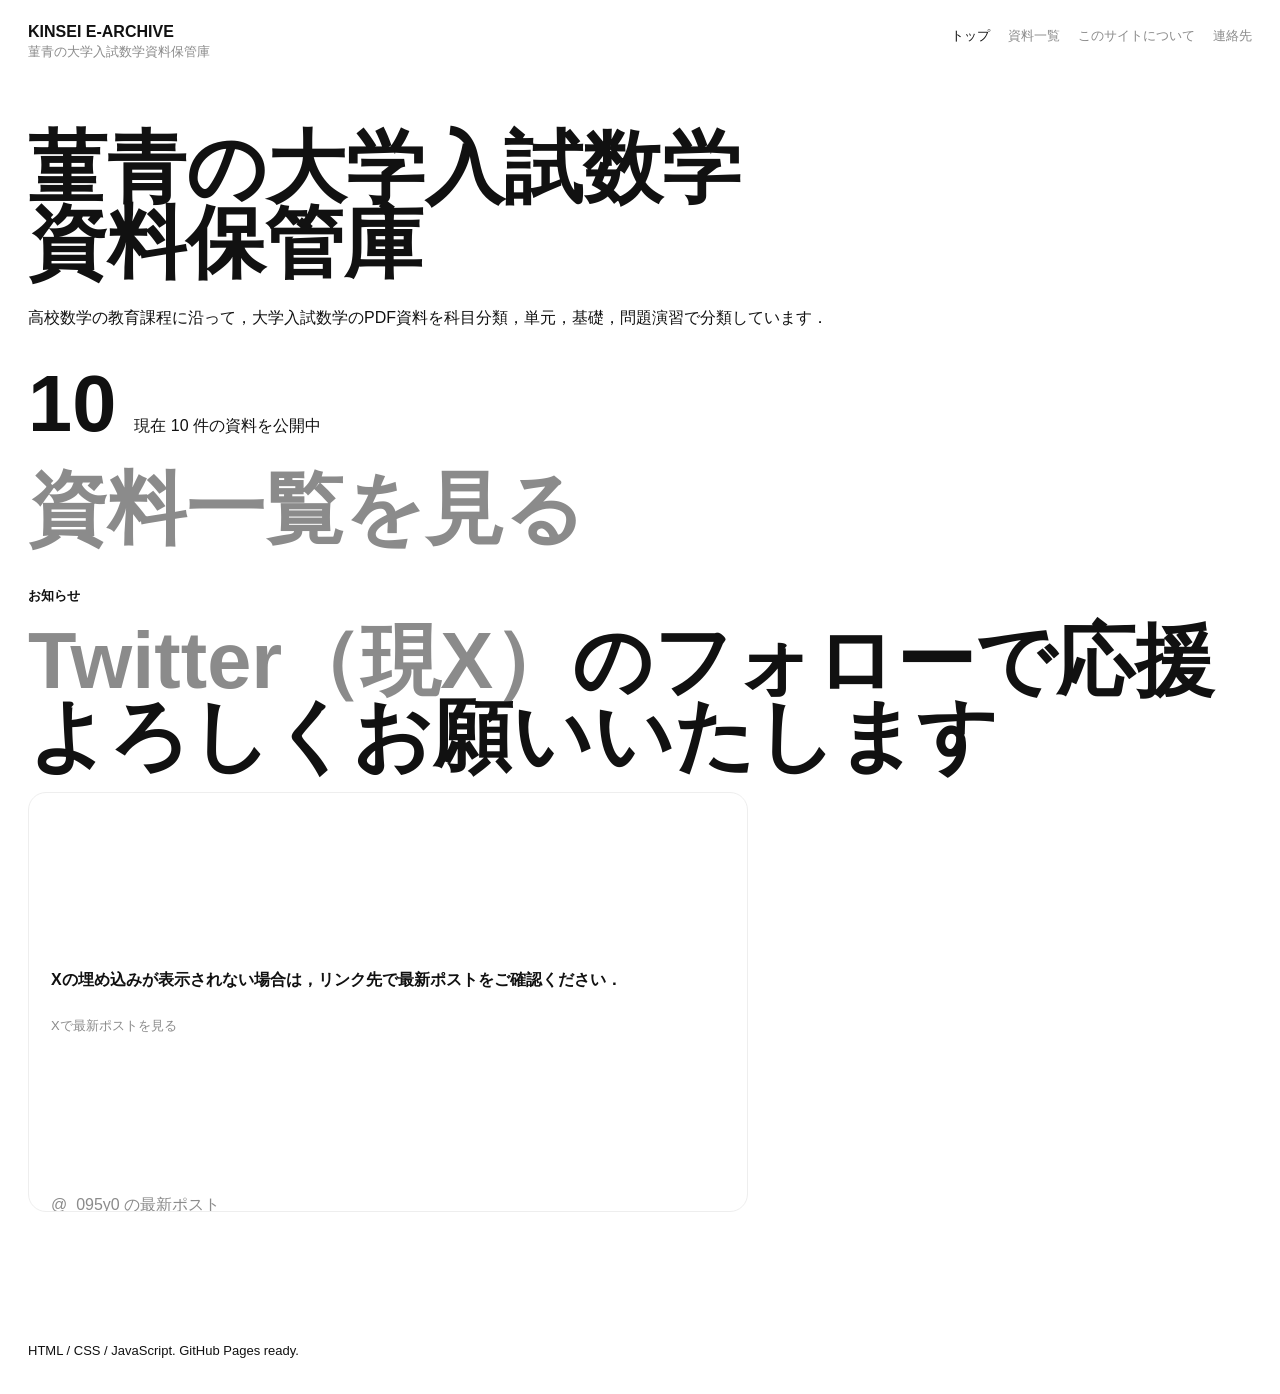
==== commit d4f967d4: "Improve X timeline fallback" ====
--- a/index.html
+++ b/index.html
@@ -5,21 +5,21 @@
     <meta name="viewport" content="width=device-width, initial-scale=1">
     <title>KINSEI E-ARCHIVE | 菫青の大学入試数学資料保管庫</title>
     <meta name="description" content="大学入試数学のPDF資料を整理して公開する資料保管庫です．">
-    <link rel="stylesheet" href="./css/style.css?v=20260514-14">
-    <script src="./js/materials.js?v=20260514-14" defer></script>
+    <link rel="stylesheet" href="./css/style.css?v=20260515-1">
+    <script src="./js/materials.js?v=20260515-1" defer></script>
   </head>
   <body>
     <a class="skip-link" href="#main">本文へ移動</a>
     <header class="site-header">
-      <a class="site-name" href="./index.html?v=20260514-14" aria-label="KINSEI E-ARCHIVE ホーム">
+      <a class="site-name" href="./index.html?v=20260515-1" aria-label="KINSEI E-ARCHIVE ホーム">
         <span>KINSEI E-ARCHIVE</span>
         <small>菫青の大学入試数学資料保管庫</small>
       </a>
       <nav class="site-nav" aria-label="主要ナビゲーション">
-        <a class="is-active" href="./index.html?v=20260514-14">トップ</a>
-        <a href="./materials.html?v=20260514-14">資料一覧</a>
-        <a href="./about.html?v=20260514-14">このサイトについて</a>
-        <a href="./contact.html?v=20260514-14">連絡先</a>
+        <a class="is-active" href="./index.html?v=20260515-1">トップ</a>
+        <a href="./materials.html?v=20260515-1">資料一覧</a>
+        <a href="./about.html?v=20260515-1">このサイトについて</a>
+        <a href="./contact.html?v=20260515-1">連絡先</a>
       </nav>
     </header>
 
@@ -34,18 +34,24 @@
           <span id="homeMaterialCountLabel">資料数を読み込み中</span>
         </p>
         <p class="primary-action">
-          <a href="./materials.html?v=20260514-14">資料一覧を見る</a>
+          <a href="./materials.html?v=20260515-1">資料一覧を見る</a>
         </p>
       </section>
 
       <section class="news-section" aria-labelledby="news-title">
         <p class="section-label">お知らせ</p>
         <h2 id="news-title"><a href="https://x.com/_095y0" target="_blank" rel="noopener">Twitter（現X）</a>のフォローで応援よろしくお願いいたします</h2>
-        <div class="x-timeline-frame">
+        <div class="x-timeline-frame" data-x-frame>
+          <div class="x-fallback" data-x-fallback>
+            <p>Xの埋め込みが表示されない場合は，リンク先で最新ポストをご確認ください．</p>
+            <a class="inline-action" href="https://x.com/_095y0" target="_blank" rel="noopener">Xで最新ポストを見る</a>
+          </div>
           <a
             class="twitter-timeline"
+            data-tweet-limit="3"
             data-height="420"
             data-theme="light"
+            data-dnt="true"
             href="https://twitter.com/_095y0?ref_src=twsrc%5Etfw"
           >@_095y0 の最新ポスト</a>
         </div>
@@ -55,6 +61,28 @@
     <footer class="site-footer">
       <p>HTML / CSS / JavaScript. GitHub Pages ready.</p>
     </footer>
-    <script async src="https://platform.twitter.com/widgets.js" charset="utf-8"></script>
+    <script>
+      function loadXTimeline() {
+        var frame = document.querySelector("[data-x-frame]");
+        if (!frame) {
+          return;
+        }
+
+        if (window.twttr && window.twttr.widgets && window.twttr.widgets.load) {
+          window.twttr.widgets.load(frame);
+        }
+
+        window.setTimeout(function () {
+          var iframe = frame.querySelector("iframe");
+          var iframeStyle = iframe ? iframe.getAttribute("style") || "" : "";
+          var isVisibleIframe = iframe && iframe.offsetHeight > 120 && iframeStyle.indexOf("visibility: hidden") === -1;
+          frame.classList.toggle("is-loaded", Boolean(isVisibleIframe));
+          frame.classList.toggle("is-fallback", !isVisibleIframe);
+        }, 4500);
+      }
+
+      window.addEventListener("load", loadXTimeline);
+    </script>
+    <script async src="https://platform.twitter.com/widgets.js" charset="utf-8" onload="loadXTimeline()"></script>
   </body>
 </html>
--- a/css/style.css
+++ b/css/style.css
@@ -530,6 +530,7 @@
 }
 
 .x-timeline-frame {
+  position: relative;
   max-width: 720px;
   min-height: 420px;
   max-height: 420px;
@@ -537,11 +538,50 @@
   border: 1px solid var(--faint);
   border-radius: 18px;
   background: var(--paper);
+  padding: 22px;
+}
+
+.x-fallback {
+  display: grid;
+  position: relative;
+  z-index: 2;
+  min-height: 376px;
+  align-content: center;
+  gap: 16px;
+}
+
+.x-fallback p {
+  margin: 0;
+  color: var(--ink);
+  font-size: var(--type-body);
+  font-weight: 700;
+  line-height: 1.55;
 }
 
 .x-timeline-frame iframe {
   display: block !important;
   width: 100% !important;
+}
+
+.x-timeline-frame.is-loaded {
+  padding: 0;
+}
+
+.x-timeline-frame.is-loaded .x-fallback {
+  display: none;
+}
+
+.x-timeline-frame.is-fallback {
+  min-height: 190px;
+  max-height: none;
+}
+
+.x-timeline-frame.is-fallback .x-fallback {
+  min-height: 146px;
+}
+
+.x-timeline-frame.is-fallback iframe {
+  display: none !important;
 }
 
 @media (max-width: 1080px) {
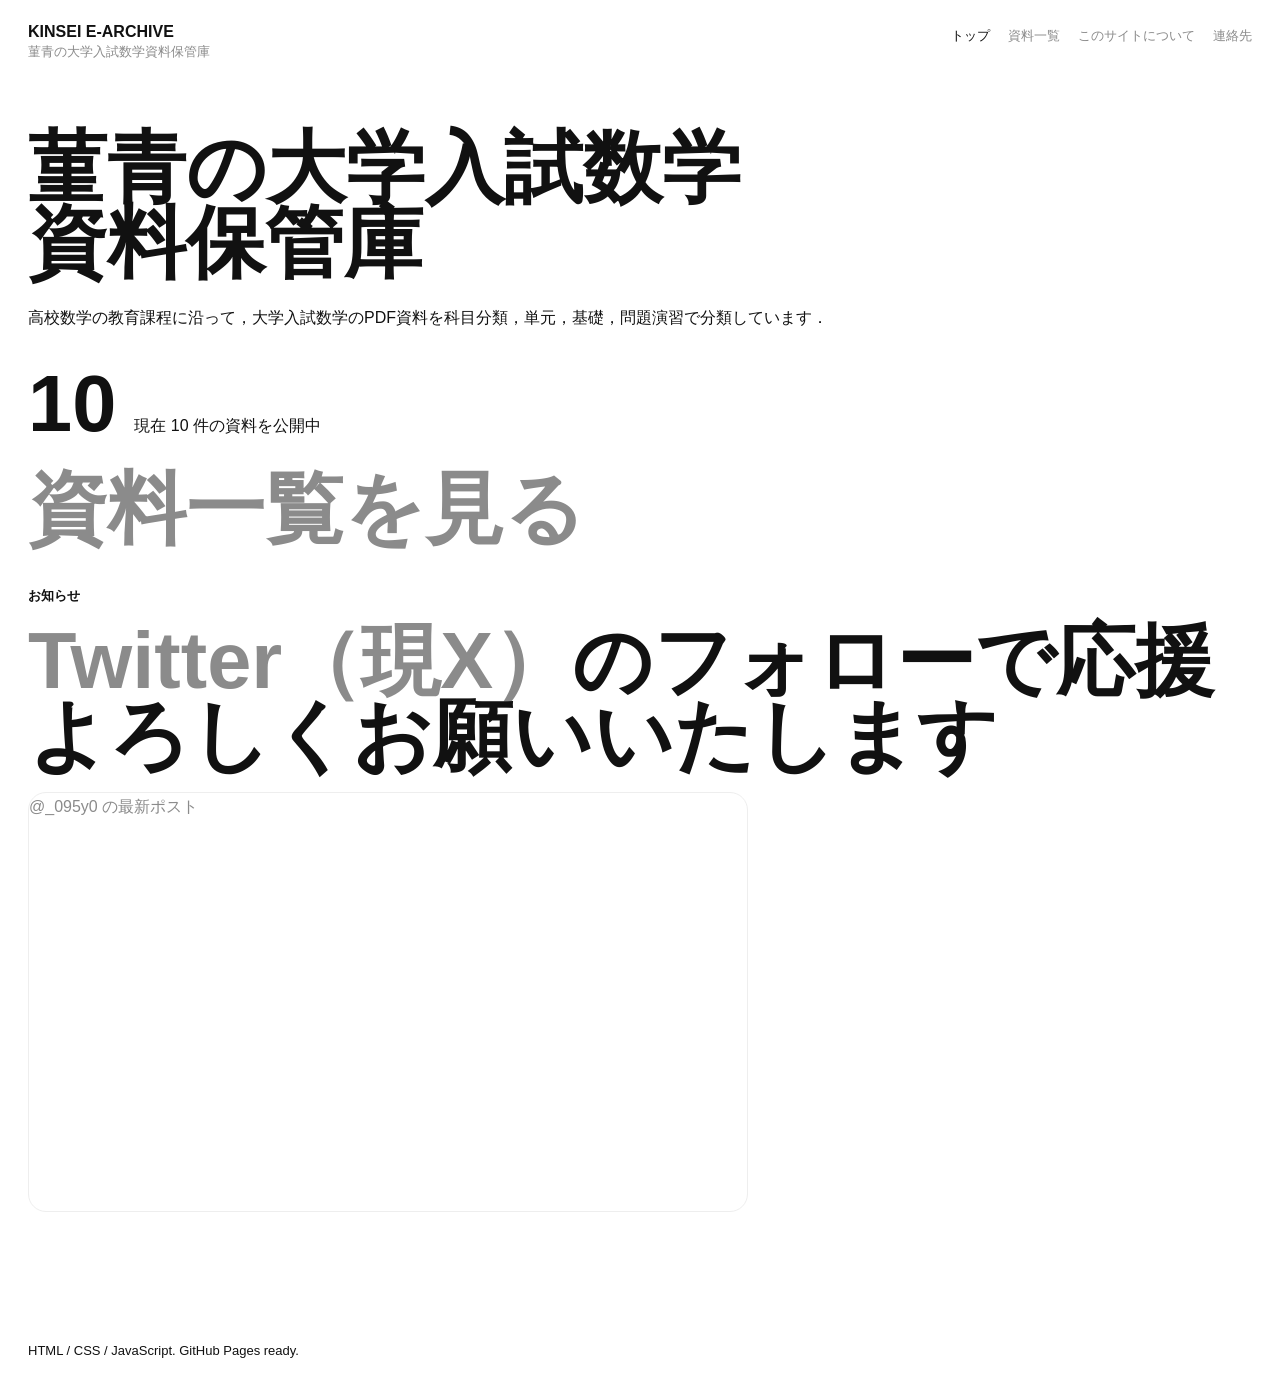
==== commit f0c7b515: "Relax X timeline fallback behavior" ====
--- a/index.html
+++ b/index.html
@@ -5,21 +5,21 @@
     <meta name="viewport" content="width=device-width, initial-scale=1">
     <title>KINSEI E-ARCHIVE | 菫青の大学入試数学資料保管庫</title>
     <meta name="description" content="大学入試数学のPDF資料を整理して公開する資料保管庫です．">
-    <link rel="stylesheet" href="./css/style.css?v=20260515-1">
-    <script src="./js/materials.js?v=20260515-1" defer></script>
+    <link rel="stylesheet" href="./css/style.css?v=20260515-2">
+    <script src="./js/materials.js?v=20260515-2" defer></script>
   </head>
   <body>
     <a class="skip-link" href="#main">本文へ移動</a>
     <header class="site-header">
-      <a class="site-name" href="./index.html?v=20260515-1" aria-label="KINSEI E-ARCHIVE ホーム">
+      <a class="site-name" href="./index.html?v=20260515-2" aria-label="KINSEI E-ARCHIVE ホーム">
         <span>KINSEI E-ARCHIVE</span>
         <small>菫青の大学入試数学資料保管庫</small>
       </a>
       <nav class="site-nav" aria-label="主要ナビゲーション">
-        <a class="is-active" href="./index.html?v=20260515-1">トップ</a>
-        <a href="./materials.html?v=20260515-1">資料一覧</a>
-        <a href="./about.html?v=20260515-1">このサイトについて</a>
-        <a href="./contact.html?v=20260515-1">連絡先</a>
+        <a class="is-active" href="./index.html?v=20260515-2">トップ</a>
+        <a href="./materials.html?v=20260515-2">資料一覧</a>
+        <a href="./about.html?v=20260515-2">このサイトについて</a>
+        <a href="./contact.html?v=20260515-2">連絡先</a>
       </nav>
     </header>
 
@@ -34,7 +34,7 @@
           <span id="homeMaterialCountLabel">資料数を読み込み中</span>
         </p>
         <p class="primary-action">
-          <a href="./materials.html?v=20260515-1">資料一覧を見る</a>
+          <a href="./materials.html?v=20260515-2">資料一覧を見る</a>
         </p>
       </section>
 
@@ -42,18 +42,16 @@
         <p class="section-label">お知らせ</p>
         <h2 id="news-title"><a href="https://x.com/_095y0" target="_blank" rel="noopener">Twitter（現X）</a>のフォローで応援よろしくお願いいたします</h2>
         <div class="x-timeline-frame" data-x-frame>
+          <a
+            class="twitter-timeline"
+            data-height="420"
+            data-theme="light"
+            href="https://twitter.com/_095y0?ref_src=twsrc%5Etfw"
+          >@_095y0 の最新ポスト</a>
           <div class="x-fallback" data-x-fallback>
             <p>Xの埋め込みが表示されない場合は，リンク先で最新ポストをご確認ください．</p>
             <a class="inline-action" href="https://x.com/_095y0" target="_blank" rel="noopener">Xで最新ポストを見る</a>
           </div>
-          <a
-            class="twitter-timeline"
-            data-tweet-limit="3"
-            data-height="420"
-            data-theme="light"
-            data-dnt="true"
-            href="https://twitter.com/_095y0?ref_src=twsrc%5Etfw"
-          >@_095y0 の最新ポスト</a>
         </div>
       </section>
     </main>
@@ -72,13 +70,25 @@
           window.twttr.widgets.load(frame);
         }
 
-        window.setTimeout(function () {
+        var attempts = 0;
+        var timer = window.setInterval(function () {
+          attempts += 1;
           var iframe = frame.querySelector("iframe");
-          var iframeStyle = iframe ? iframe.getAttribute("style") || "" : "";
-          var isVisibleIframe = iframe && iframe.offsetHeight > 120 && iframeStyle.indexOf("visibility: hidden") === -1;
+          var iframeStyle = iframe ? window.getComputedStyle(iframe) : null;
+          var isVisibleIframe = iframe
+            && iframe.offsetHeight > 120
+            && iframeStyle
+            && iframeStyle.visibility !== "hidden"
+            && iframeStyle.display !== "none";
+
           frame.classList.toggle("is-loaded", Boolean(isVisibleIframe));
-          frame.classList.toggle("is-fallback", !isVisibleIframe);
-        }, 4500);
+          if (isVisibleIframe) {
+            frame.classList.remove("is-fallback");
+            window.clearInterval(timer);
+          } else if (attempts >= 12) {
+            frame.classList.add("is-fallback");
+          }
+        }, 1500);
       }
 
       window.addEventListener("load", loadXTimeline);
--- a/css/style.css
+++ b/css/style.css
@@ -533,19 +533,18 @@
   position: relative;
   max-width: 720px;
   min-height: 420px;
-  max-height: 420px;
   overflow: hidden;
   border: 1px solid var(--faint);
   border-radius: 18px;
   background: var(--paper);
-  padding: 22px;
 }
 
 .x-fallback {
-  display: grid;
+  display: none;
   position: relative;
   z-index: 2;
-  min-height: 376px;
+  min-height: 190px;
+  padding: 22px;
   align-content: center;
   gap: 16px;
 }
@@ -563,25 +562,16 @@
   width: 100% !important;
 }
 
-.x-timeline-frame.is-loaded {
-  padding: 0;
-}
-
 .x-timeline-frame.is-loaded .x-fallback {
   display: none;
 }
 
 .x-timeline-frame.is-fallback {
   min-height: 190px;
-  max-height: none;
 }
 
 .x-timeline-frame.is-fallback .x-fallback {
-  min-height: 146px;
-}
-
-.x-timeline-frame.is-fallback iframe {
-  display: none !important;
+  display: grid;
 }
 
 @media (max-width: 1080px) {
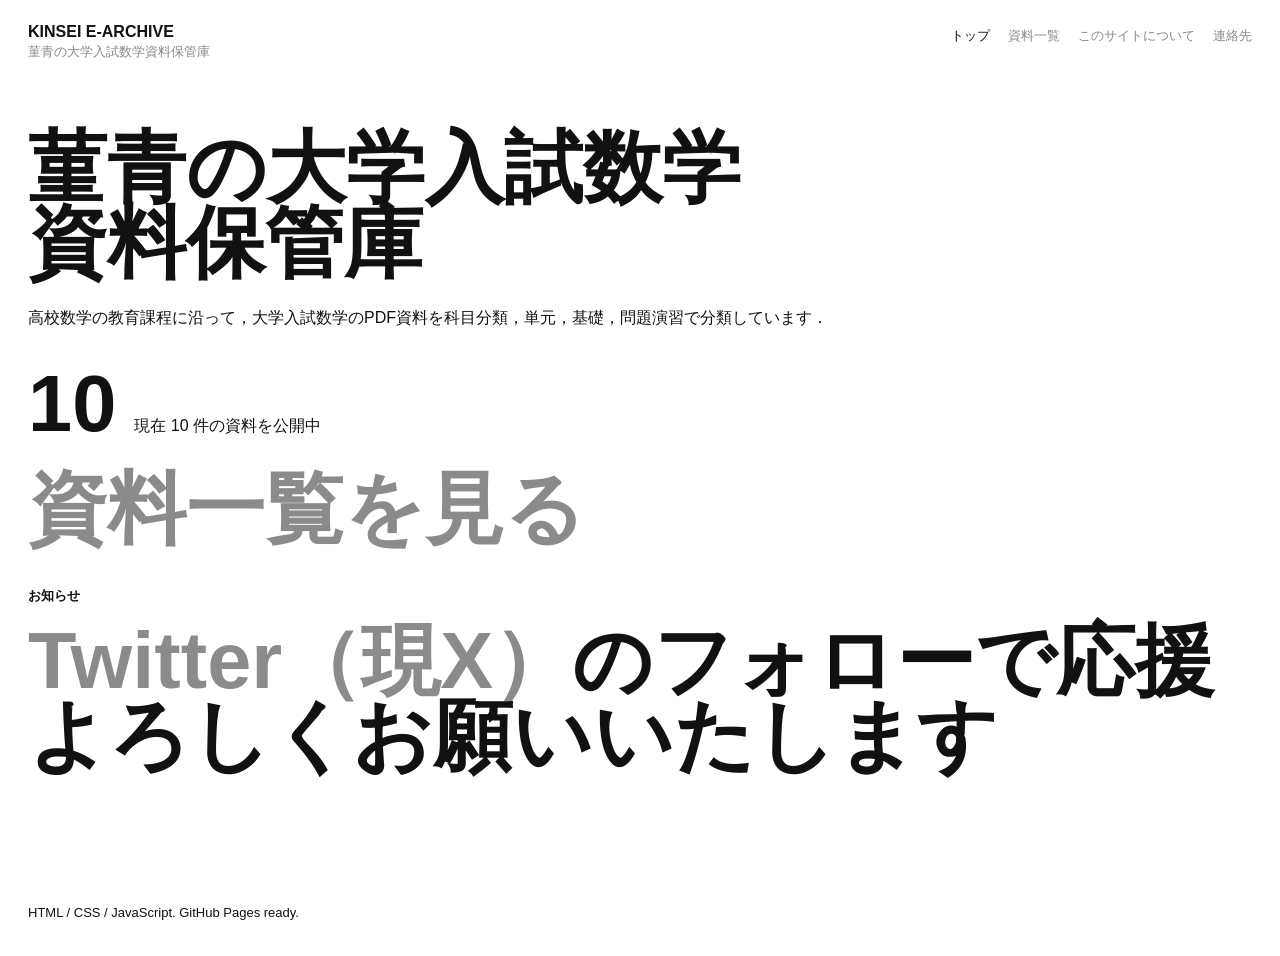
==== commit eaeb6a22: "Remove X embed and document update flow" ====
--- a/index.html
+++ b/index.html
@@ -5,21 +5,21 @@
     <meta name="viewport" content="width=device-width, initial-scale=1">
     <title>KINSEI E-ARCHIVE | 菫青の大学入試数学資料保管庫</title>
     <meta name="description" content="大学入試数学のPDF資料を整理して公開する資料保管庫です．">
-    <link rel="stylesheet" href="./css/style.css?v=20260515-2">
-    <script src="./js/materials.js?v=20260515-2" defer></script>
+    <link rel="stylesheet" href="./css/style.css?v=20260515-3">
+    <script src="./js/materials.js?v=20260515-3" defer></script>
   </head>
   <body>
     <a class="skip-link" href="#main">本文へ移動</a>
     <header class="site-header">
-      <a class="site-name" href="./index.html?v=20260515-2" aria-label="KINSEI E-ARCHIVE ホーム">
+      <a class="site-name" href="./index.html?v=20260515-3" aria-label="KINSEI E-ARCHIVE ホーム">
         <span>KINSEI E-ARCHIVE</span>
         <small>菫青の大学入試数学資料保管庫</small>
       </a>
       <nav class="site-nav" aria-label="主要ナビゲーション">
-        <a class="is-active" href="./index.html?v=20260515-2">トップ</a>
-        <a href="./materials.html?v=20260515-2">資料一覧</a>
-        <a href="./about.html?v=20260515-2">このサイトについて</a>
-        <a href="./contact.html?v=20260515-2">連絡先</a>
+        <a class="is-active" href="./index.html?v=20260515-3">トップ</a>
+        <a href="./materials.html?v=20260515-3">資料一覧</a>
+        <a href="./about.html?v=20260515-3">このサイトについて</a>
+        <a href="./contact.html?v=20260515-3">連絡先</a>
       </nav>
     </header>
 
@@ -34,65 +34,18 @@
           <span id="homeMaterialCountLabel">資料数を読み込み中</span>
         </p>
         <p class="primary-action">
-          <a href="./materials.html?v=20260515-2">資料一覧を見る</a>
+          <a href="./materials.html?v=20260515-3">資料一覧を見る</a>
         </p>
       </section>
 
       <section class="news-section" aria-labelledby="news-title">
         <p class="section-label">お知らせ</p>
         <h2 id="news-title"><a href="https://x.com/_095y0" target="_blank" rel="noopener">Twitter（現X）</a>のフォローで応援よろしくお願いいたします</h2>
-        <div class="x-timeline-frame" data-x-frame>
-          <a
-            class="twitter-timeline"
-            data-height="420"
-            data-theme="light"
-            href="https://twitter.com/_095y0?ref_src=twsrc%5Etfw"
-          >@_095y0 の最新ポスト</a>
-          <div class="x-fallback" data-x-fallback>
-            <p>Xの埋め込みが表示されない場合は，リンク先で最新ポストをご確認ください．</p>
-            <a class="inline-action" href="https://x.com/_095y0" target="_blank" rel="noopener">Xで最新ポストを見る</a>
-          </div>
-        </div>
       </section>
     </main>
 
     <footer class="site-footer">
       <p>HTML / CSS / JavaScript. GitHub Pages ready.</p>
     </footer>
-    <script>
-      function loadXTimeline() {
-        var frame = document.querySelector("[data-x-frame]");
-        if (!frame) {
-          return;
-        }
-
-        if (window.twttr && window.twttr.widgets && window.twttr.widgets.load) {
-          window.twttr.widgets.load(frame);
-        }
-
-        var attempts = 0;
-        var timer = window.setInterval(function () {
-          attempts += 1;
-          var iframe = frame.querySelector("iframe");
-          var iframeStyle = iframe ? window.getComputedStyle(iframe) : null;
-          var isVisibleIframe = iframe
-            && iframe.offsetHeight > 120
-            && iframeStyle
-            && iframeStyle.visibility !== "hidden"
-            && iframeStyle.display !== "none";
-
-          frame.classList.toggle("is-loaded", Boolean(isVisibleIframe));
-          if (isVisibleIframe) {
-            frame.classList.remove("is-fallback");
-            window.clearInterval(timer);
-          } else if (attempts >= 12) {
-            frame.classList.add("is-fallback");
-          }
-        }, 1500);
-      }
-
-      window.addEventListener("load", loadXTimeline);
-    </script>
-    <script async src="https://platform.twitter.com/widgets.js" charset="utf-8" onload="loadXTimeline()"></script>
   </body>
 </html>
--- a/css/style.css
+++ b/css/style.css
@@ -529,51 +529,6 @@
   max-width: 100%;
 }
 
-.x-timeline-frame {
-  position: relative;
-  max-width: 720px;
-  min-height: 420px;
-  overflow: hidden;
-  border: 1px solid var(--faint);
-  border-radius: 18px;
-  background: var(--paper);
-}
-
-.x-fallback {
-  display: none;
-  position: relative;
-  z-index: 2;
-  min-height: 190px;
-  padding: 22px;
-  align-content: center;
-  gap: 16px;
-}
-
-.x-fallback p {
-  margin: 0;
-  color: var(--ink);
-  font-size: var(--type-body);
-  font-weight: 700;
-  line-height: 1.55;
-}
-
-.x-timeline-frame iframe {
-  display: block !important;
-  width: 100% !important;
-}
-
-.x-timeline-frame.is-loaded .x-fallback {
-  display: none;
-}
-
-.x-timeline-frame.is-fallback {
-  min-height: 190px;
-}
-
-.x-timeline-frame.is-fallback .x-fallback {
-  display: grid;
-}
-
 @media (max-width: 1080px) {
   .materials-grid {
     grid-template-columns: repeat(2, minmax(0, 1fr));
